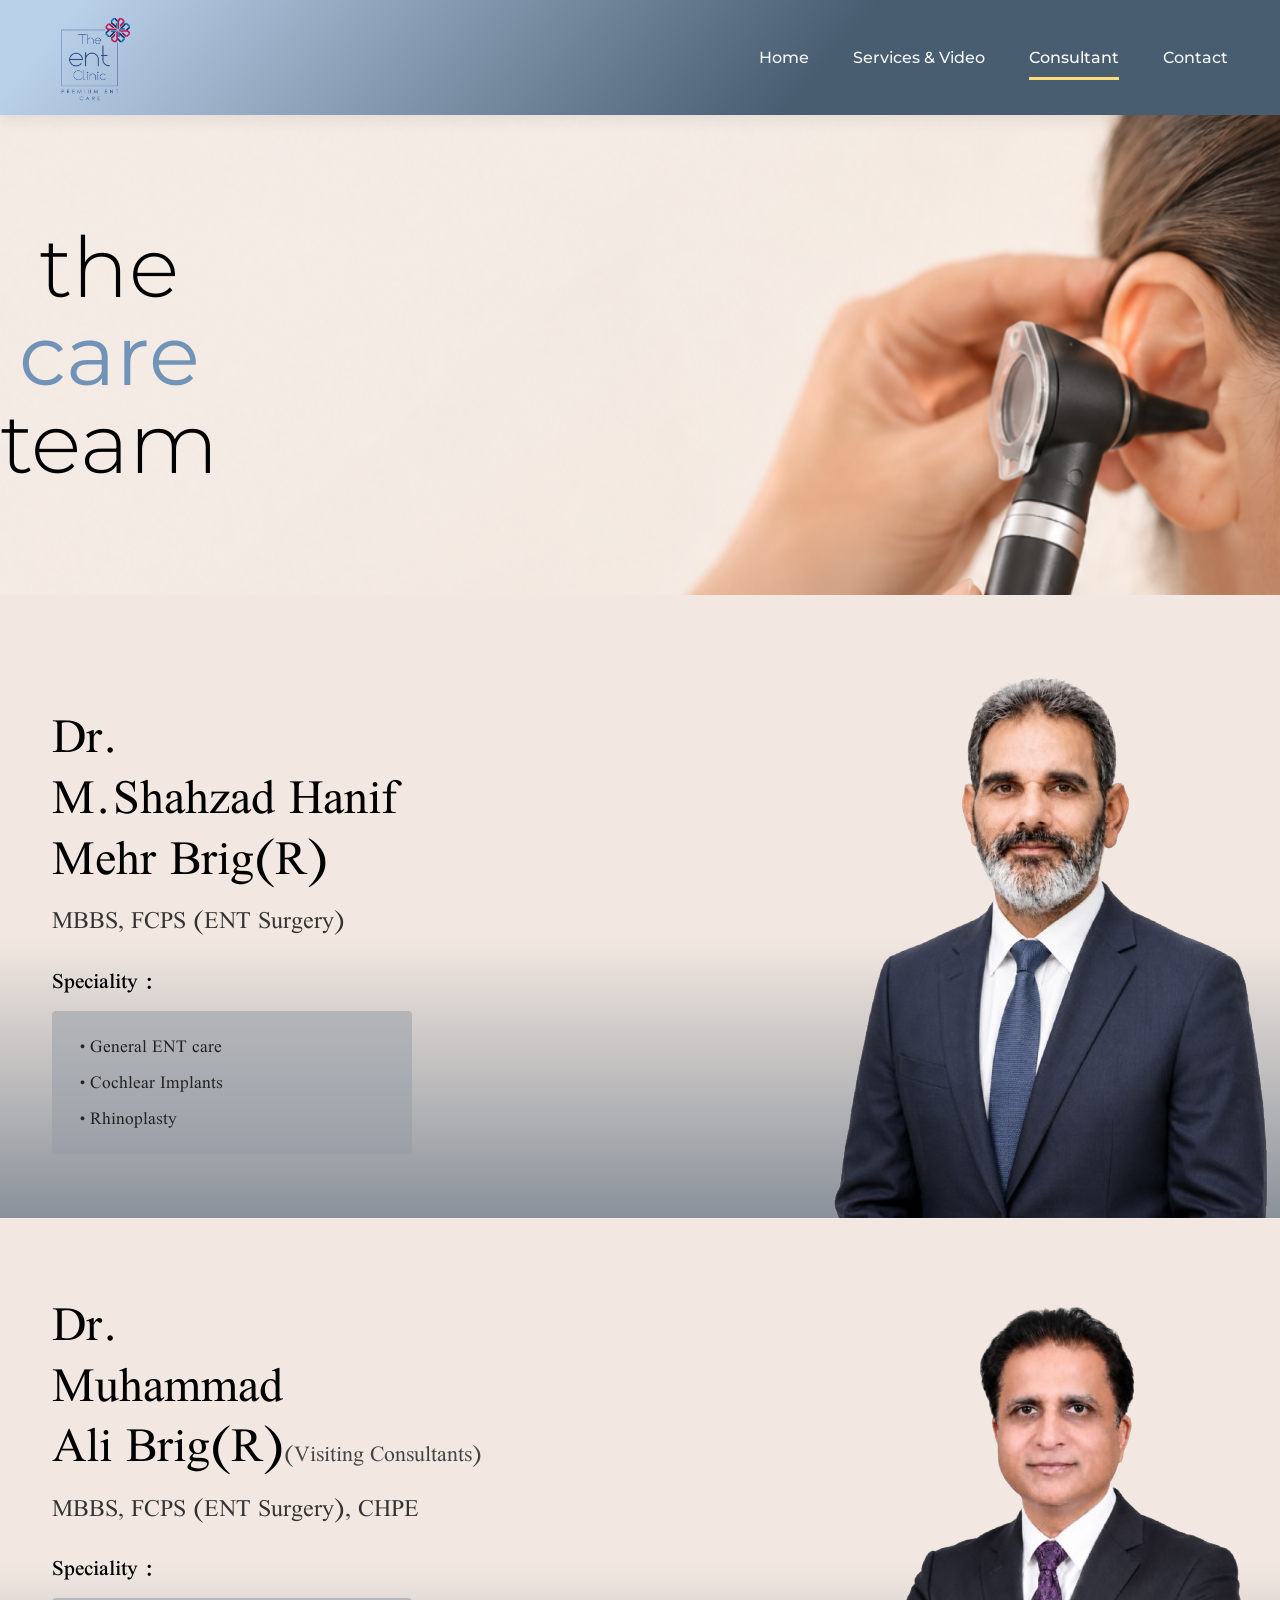
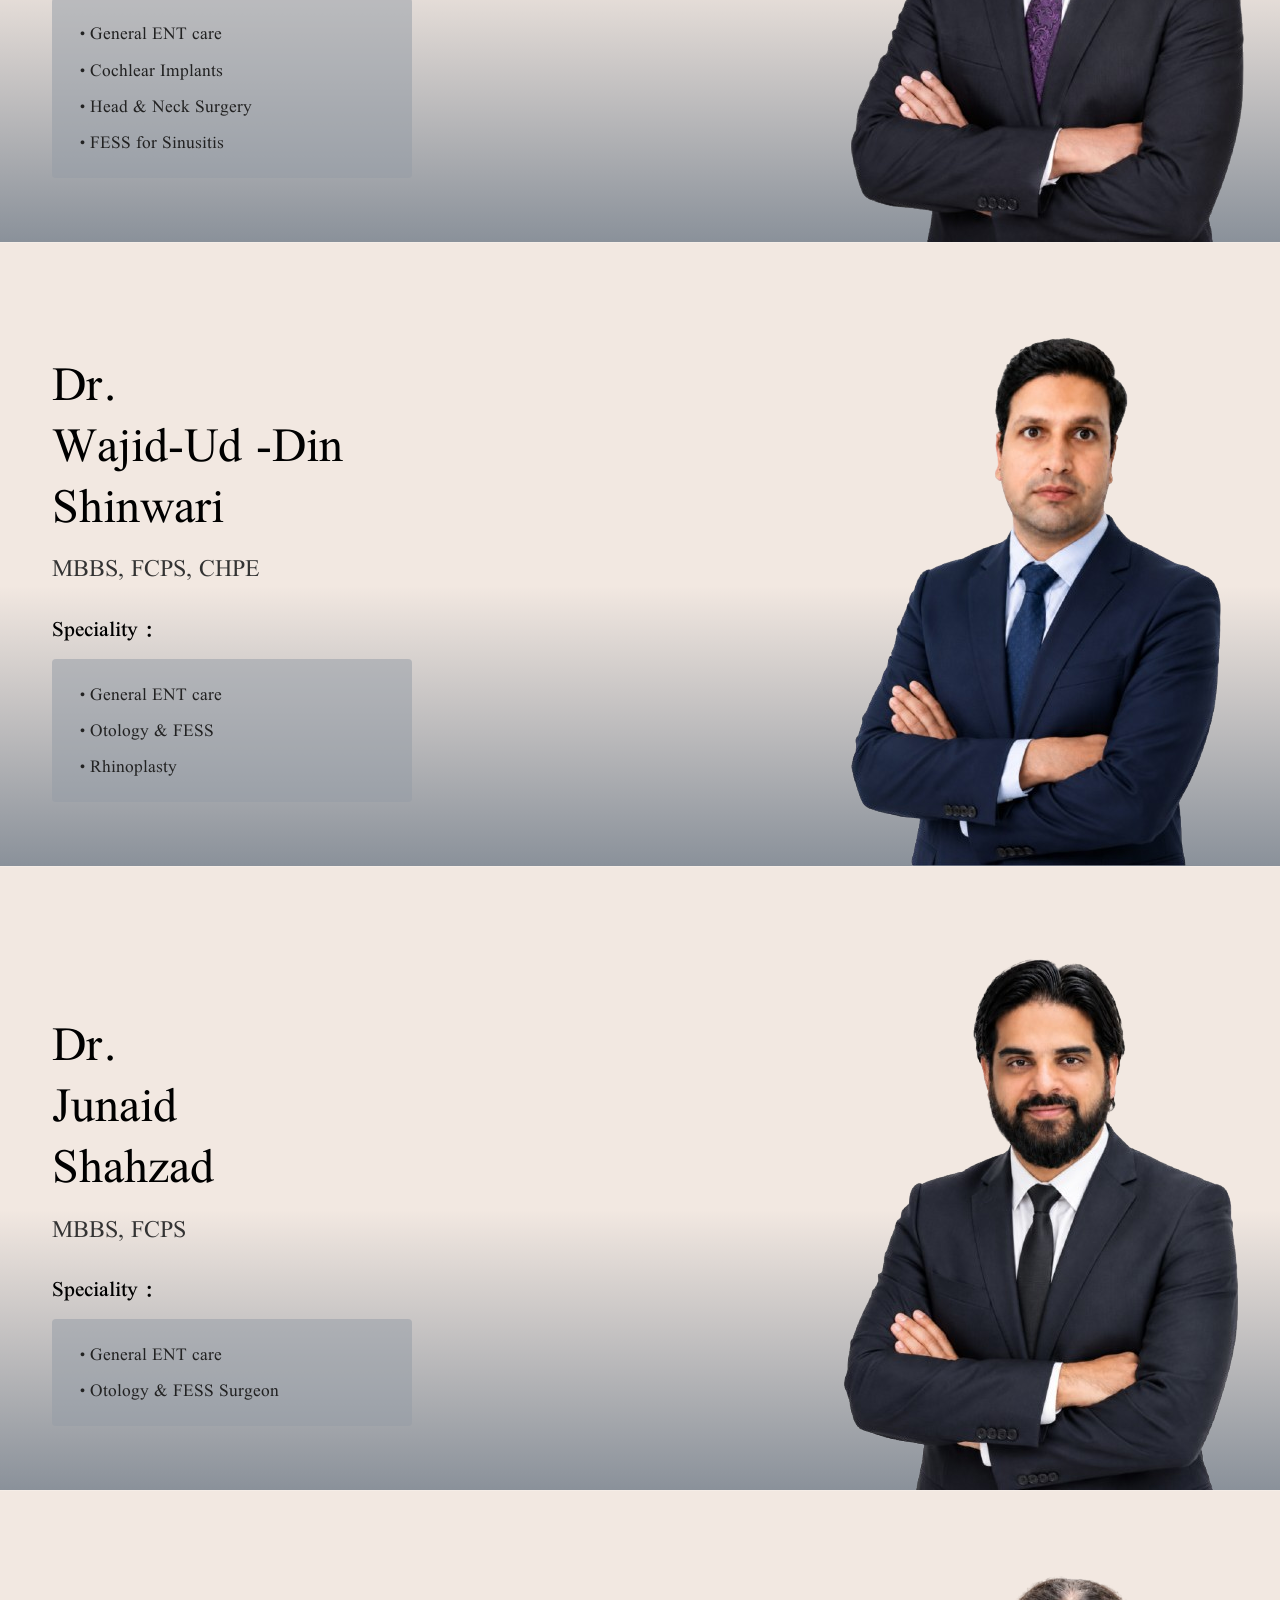
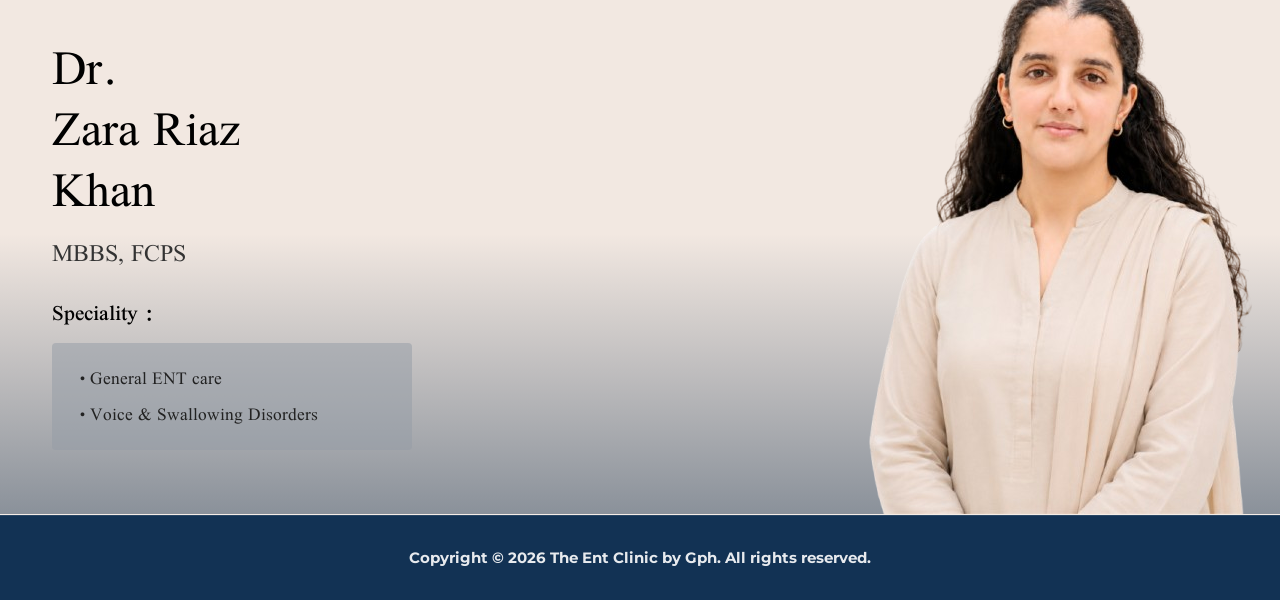
==== consultant.html @ 48d7376c "demo-version" ====
<!DOCTYPE html>
<html lang="en-US">
<head>
    <meta charset="UTF-8">
    <meta name="viewport" content="width=device-width, initial-scale=1.0">
    <title>Doctors – theentclinicbygph.com</title>
    <meta name="description" content="Meet our care team of distinguished retired military ENT surgeons and consultant specialists at The ENT Clinic.">
    
    <!-- Google Fonts: Montserrat & Scheherazade New (Exact Live Site Fonts) -->
    <link rel="preconnect" href="https://fonts.googleapis.com">
    <link rel="preconnect" href="https://fonts.gstatic.com" crossorigin>
    <link href="https://fonts.googleapis.com/css2?family=Montserrat:ital,wght@0,300;0,400;0,500;0,600;0,700;1,400&family=Scheherazade+New:wght@400;500;600;700&display=swap" rel="stylesheet">
    
    <!-- CSS Architecture -->
    <link rel="stylesheet" href="css/style.css">
    <link rel="stylesheet" href="css/components.css">
    <link rel="stylesheet" href="css/responsive.css">
    
    <!-- Favicon -->
    <link rel="icon" href="assets/images/cropped-h-1-32x32.png" sizes="32x32">
    <link rel="icon" href="assets/images/cropped-h-1-192x192.png" sizes="192x192">
    <link rel="apple-touch-icon" href="assets/images/cropped-h-1-180x180.png">
</head>
<body style="background-color: #F2E8E1;">

    <!-- Header Section (Exact Elementor Header Structure) -->
    <header data-elementor-type="header" data-elementor-id="22" class="elementor elementor-22 site-header">
        <section class="elementor-section elementor-top-section elementor-element elementor-element-0e55868 elementor-section-boxed">
            <div class="container">
                <div class="header-inner">
                    <div class="logo-container">
                        <a href="index.html">
                            <img src="assets/images/TheEntLogo.png" alt="The ENT Clinic Logo">
                        </a>
                    </div>
                    
                    <nav class="nav-menu" aria-label="Main Navigation">
                        <a href="index.html" class="nav-link">Home</a>
                        <a href="services.html" class="nav-link">Services &amp; Video</a>
                        <a href="consultant.html" class="nav-link active">Consultant</a>
                        <a href="contact.html" class="nav-link">Contact</a>
                    </nav>
                    
                    <button class="mobile-toggle" aria-label="Toggle mobile menu" aria-expanded="false">
                        <span></span>
                        <span></span>
                        <span></span>
                    </button>
                </div>
            </div>
        </section>
    </header>

    <!-- Mobile Navigation Drawer -->
    <div class="mobile-nav-drawer" aria-hidden="true">
        <a href="index.html" class="nav-link">Home</a>
        <a href="services.html" class="nav-link">Services &amp; Video</a>
        <a href="consultant.html" class="nav-link active">Consultant</a>
        <a href="contact.html" class="nav-link">Contact</a>
        <button class="btn-primary js-open-appointment-modal" style="margin-top: 1rem;">Book Appointment</button>
    </div>
    <div class="nav-overlay"></div>

    <main id="inner-body">
        <div data-elementor-type="wp-page" data-elementor-id="378" class="elementor elementor-378">
            
            <!-- Hero Banner: the care team (Screenshot 1 Exact Match) -->
            <section class="elementor-section elementor-top-section elementor-element elementor-element-037722b elementor-section-boxed" style="background-color: #F4EBE3; background-image: url('assets/images/Team-Care-bg-Image.png'); background-position: right center; background-repeat: no-repeat; background-size: cover; padding-top: 4.5rem; padding-bottom: 4.5rem; min-height: 480px; display: flex; align-items: center;">
               <div class="elementor-invisible animated fadeInDown" 
     data-settings='{"animation":"fadeInDown"}'
     style="text-align: center;">
    
    <h1 style="font-family: 'Montserrat', sans-serif; font-size: 5.25rem; font-weight: 300; line-height: 1.05; color: #000000; text-transform: lowercase; margin: 0;">
        the<br>
        <span style="color: #7193B8; font-weight: 400;">care</span><br>
        team
    </h1>

</div>
            </section>

            <!-- Doctor 1: Dr. M.Shahzad Hanif Mehr Brig(R) (Screenshot 2 Exact Match) -->
            <section class="elementor-section elementor-top-section elementor-element elementor-element-373da3c" style="background-image: linear-gradient(180deg, #F2E8E1 55%, #8A919A 100%); padding-top: 4rem; padding-bottom: 0px; position: relative; overflow: hidden; border-bottom: 1px solid rgba(255, 255, 255, 0.2);">
                <div class="container">
                    <div class="doctor-lead-grid" style="align-items: flex-end;">
                        <div class="doctor-info-col elementor-invisible animated fadeInLeft" data-settings='{"animation":"fadeInLeft"}' style="padding-bottom: 4rem;">
                            <h2 style="font-family: 'Scheherazade New', serif; font-size: 3.3rem; font-weight: 400; color: #000000; line-height: 1.15; margin-bottom: 0.75rem;">
                                Dr.<br>
                                M.Shahzad Hanif<br>
                                Mehr Brig(R)
                            </h2>
                            <p style="font-family: 'Scheherazade New', serif; font-size: 1.65rem; font-weight: 300; color: #333333; margin-bottom: 1.25rem;">
                                MBBS, FCPS (ENT Surgery)
                            </p>
                            <p style="font-family: 'Scheherazade New', serif; font-size: 1.45rem; font-weight: 500; color: #000000; margin-bottom: 0.75rem;">
                                Speciality :
                            </p>
                            
                            <div style="background-color: rgba(150, 157, 167, 0.53); padding: 1.25rem 1.75rem; max-width: 360px; border-radius: 4px;">
                                <ul style="font-family: 'Scheherazade New', serif; font-size: 1.2rem; color: #222222; line-height: 1.6;">
                                    <li style="margin-bottom: 0.35rem;">&bull; General ENT care</li>
                                    <li style="margin-bottom: 0.35rem;">&bull; Cochlear Implants</li>
                                    <li>&bull; Rhinoplasty</li>
                                </ul>
                            </div>
                        </div>

                        <div class="doctor-img-col elementor-invisible animated fadeInRight" data-settings='{"animation":"fadeInRight"}' style="display: flex; justify-content: flex-end; align-items: flex-end;">
                            <img src="assets/images/M_Hanif_Shahzad-removebg-preview.png" alt="Dr. M.Shahzad Hanif Mehr Brig(R)" style="max-height: 580px; width: auto; max-width: 100%; display: block; object-fit: contain; margin-bottom: 0;">
                        </div>
                    </div>
                </div>
            </section>

            <!-- Doctor 2: Dr. Muhammad Ali Brig(R) (Screenshot 3 Exact Match) -->
            <section class="elementor-section elementor-top-section elementor-element elementor-element-df585ef" style="background-image: linear-gradient(180deg, #F2E8E1 55%, #8A919A 100%); padding-top: 4rem; padding-bottom: 0px; position: relative; overflow: hidden; border-bottom: 1px solid rgba(255, 255, 255, 0.2);">
                <div class="container">
                    <div class="doctor-lead-grid" style="align-items: flex-end;">
                        <div class="doctor-info-col elementor-invisible animated fadeInLeft" data-settings='{"animation":"fadeInLeft"}' style="padding-bottom: 4rem;">
                            <h2 style="font-family: 'Scheherazade New', serif; font-size: 3.3rem; font-weight: 400; color: #000000; line-height: 1.15; margin-bottom: 0.75rem;">
                                Dr.<br>
                                Muhammad<br>
                                Ali Brig(R)<span style="font-size: 1.5rem; font-weight: 300; color: #444444;">(Visiting Consultants)</span>
                            </h2>
                            <p style="font-family: 'Scheherazade New', serif; font-size: 1.65rem; font-weight: 300; color: #333333; margin-bottom: 1.25rem;">
                                MBBS, FCPS (ENT Surgery), CHPE
                            </p>
                            <p style="font-family: 'Scheherazade New', serif; font-size: 1.45rem; font-weight: 500; color: #000000; margin-bottom: 0.75rem;">
                                Speciality :
                            </p>
                            
                            <div style="background-color: rgba(150, 157, 167, 0.53); padding: 1.25rem 1.75rem; max-width: 360px; border-radius: 4px;">
                                <ul style="font-family: 'Scheherazade New', serif; font-size: 1.2rem; color: #222222; line-height: 1.6;">
                                    <li style="margin-bottom: 0.35rem;">&bull; General ENT care</li>
                                    <li style="margin-bottom: 0.35rem;">&bull; Cochlear Implants</li>
                                    <li style="margin-bottom: 0.35rem;">&bull; Head &amp; Neck Surgery</li>
                                    <li>&bull; FESS for Sinusitis</li>
                                </ul>
                            </div>
                        </div>

                        <div class="doctor-img-col elementor-invisible animated fadeInRight" data-settings='{"animation":"fadeInRight"}' style="display: flex; justify-content: flex-end; align-items: flex-end;">
                            <img src="assets/images/Dr_Muhammad_Ali-removebg-preview.png" alt="Professor. Brig.(R) Dr. M. Ali" style="max-height: 580px; width: auto; max-width: 100%; display: block; object-fit: contain; margin-bottom: 0;">
                        </div>
                    </div>
                </div>
            </section>

            <!-- Doctor 3: Dr. Wajid-Ud -Din Shinwari -->
            <section class="elementor-section elementor-top-section elementor-element elementor-element-1796311" style="background-image: linear-gradient(180deg, #F2E8E1 55%, #8A919A 100%); padding-top: 4rem; padding-bottom: 0px; position: relative; overflow: hidden; border-bottom: 1px solid rgba(255, 255, 255, 0.2);">
                <div class="container">
                    <div class="doctor-lead-grid" style="align-items: flex-end;">
                        <div class="doctor-info-col elementor-invisible animated fadeInLeft" data-settings='{"animation":"fadeInLeft"}' style="padding-bottom: 4rem;">
                            <h2 style="font-family: 'Scheherazade New', serif; font-size: 3.3rem; font-weight: 400; color: #000000; line-height: 1.15; margin-bottom: 0.75rem;">
                                Dr.<br>
                                Wajid-Ud -Din<br>
                                Shinwari
                            </h2>
                            <p style="font-family: 'Scheherazade New', serif; font-size: 1.65rem; font-weight: 300; color: #333333; margin-bottom: 1.25rem;">
                                MBBS, FCPS, CHPE
                            </p>
                            <p style="font-family: 'Scheherazade New', serif; font-size: 1.45rem; font-weight: 500; color: #000000; margin-bottom: 0.75rem;">
                                Speciality :
                            </p>
                            
                            <div style="background-color: rgba(150, 157, 167, 0.53); padding: 1.25rem 1.75rem; max-width: 360px; border-radius: 4px;">
                                <ul style="font-family: 'Scheherazade New', serif; font-size: 1.2rem; color: #222222; line-height: 1.6;">
                                    <li style="margin-bottom: 0.35rem;">&bull; General ENT care</li>
                                    <li style="margin-bottom: 0.35rem;">&bull; Otology &amp; FESS</li>
                                    <li>&bull; Rhinoplasty</li>
                                </ul>
                            </div>
                        </div>

                        <div class="doctor-img-col elementor-invisible animated fadeInRight" data-settings='{"animation":"fadeInRight"}' style="display: flex; justify-content: flex-end; align-items: flex-end;">
                            <img src="assets/images/Dr_Wajid_ud_Din_Shinwari-removebg-preview.png" alt="Dr. Wajid-Ud -Din Shinwari" style="max-height: 580px; width: auto; max-width: 100%; display: block; object-fit: contain; margin-bottom: 0;">
                        </div>
                    </div>
                </div>
            </section>

            <!-- Doctor 4: Dr. Junaid Shahzad -->
            <section class="elementor-section elementor-top-section elementor-element elementor-element-a6fcd7d" style="background-image: linear-gradient(180deg, #F2E8E1 55%, #8A919A 100%); padding-top: 4rem; padding-bottom: 0px; position: relative; overflow: hidden; border-bottom: 1px solid rgba(255, 255, 255, 0.2);">
                <div class="container">
                    <div class="doctor-lead-grid" style="align-items: flex-end;">
                        <div class="doctor-info-col elementor-invisible animated fadeInLeft" data-settings='{"animation":"fadeInLeft"}' style="padding-bottom: 4rem;">
                            <h2 style="font-family: 'Scheherazade New', serif; font-size: 3.3rem; font-weight: 400; color: #000000; line-height: 1.15; margin-bottom: 0.75rem;">
                                Dr.<br>
                                Junaid<br>
                                Shahzad
                            </h2>
                            <p style="font-family: 'Scheherazade New', serif; font-size: 1.65rem; font-weight: 300; color: #333333; margin-bottom: 1.25rem;">
                                MBBS, FCPS
                            </p>
                            <p style="font-family: 'Scheherazade New', serif; font-size: 1.45rem; font-weight: 500; color: #000000; margin-bottom: 0.75rem;">
                                Speciality :
                            </p>
                            
                            <div style="background-color: rgba(150, 157, 167, 0.53); padding: 1.25rem 1.75rem; max-width: 360px; border-radius: 4px;">
                                <ul style="font-family: 'Scheherazade New', serif; font-size: 1.2rem; color: #222222; line-height: 1.6;">
                                    <li style="margin-bottom: 0.35rem;">&bull; General ENT care</li>
                                    <li>&bull; Otology &amp; FESS Surgeon</li>
                                </ul>
                            </div>
                        </div>

                        <div class="doctor-img-col elementor-invisible animated fadeInRight" data-settings='{"animation":"fadeInRight"}' style="display: flex; justify-content: flex-end; align-items: flex-end;">
                            <img src="assets/images/Dr_Junaid_Shahzad-removebg-preview.png" alt="Dr. Junaid Shahzad" style="max-height: 580px; width: auto; max-width: 100%; display: block; object-fit: contain; margin-bottom: 0;">
                        </div>
                    </div>
                </div>
            </section>

            <!-- Doctor 5: Dr. Zara Riaz Khan -->
            <section class="elementor-section elementor-top-section elementor-element elementor-element-b76daf7" style="background-image: linear-gradient(180deg, #F2E8E1 55%, #8A919A 100%); padding-top: 4rem; padding-bottom: 0px; position: relative; overflow: hidden; border-bottom: 1px solid rgba(255, 255, 255, 0.2);">
                <div class="container">
                    <div class="doctor-lead-grid" style="align-items: flex-end;">
                        <div class="doctor-info-col elementor-invisible animated fadeInLeft" data-settings='{"animation":"fadeInLeft"}' style="padding-bottom: 4rem;">
                            <h2 style="font-family: 'Scheherazade New', serif; font-size: 3.3rem; font-weight: 400; color: #000000; line-height: 1.15; margin-bottom: 0.75rem;">
                                Dr.<br>
                                Zara Riaz<br>
                                Khan
                            </h2>
                            <p style="font-family: 'Scheherazade New', serif; font-size: 1.65rem; font-weight: 300; color: #333333; margin-bottom: 1.25rem;">
                                MBBS, FCPS
                            </p>
                            <p style="font-family: 'Scheherazade New', serif; font-size: 1.45rem; font-weight: 500; color: #000000; margin-bottom: 0.75rem;">
                                Speciality :
                            </p>
                            
                            <div style="background-color: rgba(150, 157, 167, 0.53); padding: 1.25rem 1.75rem; max-width: 360px; border-radius: 4px;">
                                <ul style="font-family: 'Scheherazade New', serif; font-size: 1.2rem; color: #222222; line-height: 1.6;">
                                    <li style="margin-bottom: 0.35rem;">&bull; General ENT care</li>
                                    <li>&bull; Voice &amp; Swallowing Disorders</li>
                                </ul>
                            </div>
                        </div>

                        <div class="doctor-img-col elementor-invisible animated fadeInRight" data-settings='{"animation":"fadeInRight"}' style="display: flex; justify-content: flex-end; align-items: flex-end;">
                            <img src="assets/images/Dr_Zara_zahid-removebg-preview.png" alt="Dr. Zara Riaz Khan" style="max-height: 580px; width: auto; max-width: 100%; display: block; object-fit: contain; margin-bottom: 0;">
                        </div>
                    </div>
                </div>
            </section>

        </div>
    </main>

    <!-- Appointment Booking Modal Popup -->
    <div id="appointmentModal" class="modal-wrapper" aria-hidden="true" role="dialog" aria-labelledby="modalTitle">
        <div class="modal-content">
            <button class="modal-close-btn js-close-modal" aria-label="Close modal">&times;</button>
            <h2 id="modalTitle" style="font-size: 1.75rem; color: var(--primary-navy); margin-bottom: 0.5rem; text-align: center;">Book Your Appointment</h2>
            <p style="text-align: center; color: var(--text-secondary); margin-bottom: 1.5rem; font-size: 0.95rem;">
                Select your preferred consultant and time. Our team will contact you to confirm.
            </p>
            
            <form id="appointmentForm">
                <div class="form-group">
                    <label for="modalFullName" class="form-label">Full Name *</label>
                    <input type="text" id="modalFullName" class="form-control" placeholder="Your Name" required>
                </div>
                
                <div class="form-group">
                    <label for="modalPhone" class="form-label">Phone Number *</label>
                    <input type="tel" id="modalPhone" class="form-control" placeholder="Your Phone Number" required>
                </div>
                
                <div class="form-group">
                    <label for="modalDoctor" class="form-label">Preferred Doctor</label>
                    <select id="modalDoctor" class="form-control">
                        <option value="">Select Doctor</option>
                        <option value="Dr. M. Shahzad Hanif Mehr Brig(R)">Dr. M. Shahzad Hanif Mehr Brig(R)</option>
                        <option value="Wajih-ud-din Shinwari">Wajih-ud-din Shinwari</option>
                        <option value="Dr. Junaid Shahzad">Dr. Junaid Shahzad</option>
                        <option value="Dr. Zara Riaz Khan">Dr. Zara Riaz Khan</option>
                        <option value="Dr. Muhammad Ali Brig(R)">Dr. Muhammad Ali Brig(R)</option>
                    </select>
                </div>
                
                <div class="form-group">
                    <label for="modalDate" class="form-label">Preferred Date *</label>
                    <input type="date" id="modalDate" class="form-control" required>
                </div>
                
                <button type="submit" class="btn-primary" style="width: 100%; margin-top: 1rem;">MAKE APPOINTMENT</button>
            </form>
        </div>
    </div>

    <!-- Footer Section -->
    <footer class="site-footer">
        <div class="container text-center">
            <h2 class="elementor-heading-title footer-copyright">Copyright &copy; 2026 The Ent Clinic by Gph. All rights reserved.</h2>
        </div>
    </footer>

    <!-- JavaScript Architecture -->
    <script src="js/navigation.js"></script>
    <script src="js/main.js"></script>
    <script src="js/animations.js"></script>
</body>
</html>
---- css/style.css ----
/* ==========================================================================
   THE ENT CLINIC - BASE STYLESHEET (style.css)
   Contains core resets, typography tokens, layout containers, and entrance keyframes.
   ========================================================================== */

/* --------------------------------------------------------------------------
   1. CSS Custom Properties / Design Tokens (Extracted from Live Site CSS)
   -------------------------------------------------------------------------- */
:root {
  /* Colors */
  --primary-navy: #123254;
  --secondary-slate: #465F78;
  --header-bg: #485D70;
  --text-dark: #123254;
  --text-secondary: #465F78;
  --bg-light: #f8fafc;
  --bg-white: #ffffff;
  --bg-alt: #f1f5f9;
  --border-color: #e2e8f0;
  
  /* Accent Colors & Gradients */
  --yellow-gold-light: #FFDC7A;
  --yellow-gold-dark: #EBB637;
  --yellow-gradient: linear-gradient(135deg, #FFDC7A 0%, #EBB637 100%);
  --blue-card-gradient: linear-gradient(135deg, #465F78 0%, #123254 100%);
  --accent-btn-gradient: linear-gradient(135deg, #3a5068 0%, #123254 100%);
  --slate-translucent: rgba(70, 95, 120, 0.92);

  /* Container & Grid Limits */
  --container-max: 1240px;

  /* Typography */
  --font-body: 'Montserrat', -apple-system, BlinkMacSystemFont, 'Segoe UI', Roboto, sans-serif;
  --font-heading: 'Montserrat', sans-serif;

  /* Transitions */
  --transition-fast: 0.2s ease;
  --transition-normal: 0.3s ease;
  --transition-slow: 0.5s ease;

  /* Shadows */
  --shadow-sm: 0 2px 8px rgba(18, 50, 84, 0.08);
  --shadow-md: 0 6px 18px rgba(18, 50, 84, 0.12);
  --shadow-lg: 0 12px 30px rgba(18, 50, 84, 0.18);
  --shadow-yellow: 0 8px 24px rgba(235, 182, 55, 0.35);

  /* Radius */
  --radius-sm: 4px;
  --radius-md: 8px;
  --radius-lg: 12px;
}

/* --------------------------------------------------------------------------
   2. Reset & General Styles
   -------------------------------------------------------------------------- */
*, *::before, *::after {
  box-sizing: border-box;
  margin: 0;
  padding: 0;
}

html {
  scroll-behavior: smooth;
  font-size: 16px;
  -webkit-text-size-adjust: 100%;
}

body {
  font-family: var(--font-body);
  color: var(--text-dark);
  background-color: var(--bg-white);
  line-height: 1.6;
  overflow-x: hidden;
  -webkit-font-smoothing: antialiased;
}

img {
  max-width: 100%;
  height: auto;
  display: block;
}

a {
  color: inherit;
  text-decoration: none;
  transition: color var(--transition-fast);
}

ul, ol {
  list-style: none;
}

h1, h2, h3, h4, h5, h6 {
  font-family: var(--font-heading);
  color: var(--primary-navy);
  line-height: 1.3;
  font-weight: 700;
}

p {
  margin-bottom: 1rem;
}
.hero-title {
    font-size: 20px !important;
   
}

p:last-child {
  margin-bottom: 0;
}

.container {
  width: 100%;
  max-width: var(--container-max);
  margin-left: auto;
  margin-right: auto;
  padding-left: 2rem;
  padding-right: 2rem;
}

.section-padding {
  padding-top: 3.5rem;
  padding-bottom: 3.5rem;
}

.text-center { text-align: center; }
.text-left { text-align: left; }
.text-right { text-align: right; }

/* --------------------------------------------------------------------------
   3. Entrance Keyframe Animations (100% Exact Elementor / Animate.css Specs)
   -------------------------------------------------------------------------- */
.elementor-invisible {
  opacity: 0;
  visibility: hidden;
}

.animated {
  animation-duration: 1.25s;
  animation-fill-mode: both;
  animation-timing-function: ease;
}

.animated-slow {
  animation-duration: 1.8s;
  animation-fill-mode: both;
  animation-timing-function: ease;
}

.elementor-animated,
.is-animated {
  opacity: 1 !important;
  visibility: visible !important;
}

/* Scroll Zoom-In Animation for Images & Doctor Lead Cards */
.doctor-lead-img img,
.collaboration-img img,
.hero-image img,
.doctor-img-col img {
  transition: transform 0.85s cubic-bezier(0.25, 1, 0.5, 1), opacity 0.85s cubic-bezier(0.25, 1, 0.5, 1);
  will-change: transform, opacity;
}

.elementor-invisible .doctor-lead-img img,
.elementor-invisible .collaboration-img img,
.elementor-invisible .hero-image img,
.elementor-invisible .doctor-img-col img {
  transform: scale(0.85);
  opacity: 0;
}

.elementor-animated .doctor-lead-img img,
.elementor-animated .collaboration-img img,
.elementor-animated .hero-image img,
.elementor-animated .doctor-img-col img,
.is-animated .doctor-lead-img img,
.is-animated .collaboration-img img,
.is-animated .hero-image img,
.is-animated .doctor-img-col img {
  transform: scale(1);
  opacity: 1;
}

.doctor-lead-img img:hover,
.collaboration-img img:hover {
  transform: scale(1.03);
}

/* 100% Exact Original Elementor fadeInDown Keyframe */
@keyframes fadeInDown {
  0% {
    opacity: 0;
    transform: translate3d(0, -100%, 0);
  }
  100% {
    opacity: 1;
    transform: translate3d(0, 0, 0);
  }
}

.fadeInDown.elementor-animated,
.fadeInDown.is-animated {
  animation-name: fadeInDown;
}

/* 100% Exact Original Elementor fadeInUp Keyframe */
@keyframes fadeInUp {
  0% {
    opacity: 0;
    transform: translate3d(0, 100%, 0);
  }
  100% {
    opacity: 1;
    transform: translate3d(0, 0, 0);
  }
}

.fadeInUp.elementor-animated,
.fadeInUp.is-animated {
  animation-name: fadeInUp;
}

/* 100% Exact Original Elementor fadeInLeft Keyframe */
@keyframes fadeInLeft {
  0% {
    opacity: 0;
    transform: translate3d(-100%, 0, 0);
  }
  100% {
    opacity: 1;
    transform: translate3d(0, 0, 0);
  }
}

.fadeInLeft.elementor-animated,
.fadeInLeft.is-animated {
  animation-name: fadeInLeft;
}

/* 100% Exact Original Elementor fadeInRight Keyframe */
@keyframes fadeInRight {
  0% {
    opacity: 0;
    transform: translate3d(100%, 0, 0);
  }
  100% {
    opacity: 1;
    transform: translate3d(0, 0, 0);
  }
}

.fadeInRight.elementor-animated,
.fadeInRight.is-animated {
  animation-name: fadeInRight;
}

/* 100% Exact Original Elementor slideInRight Keyframe */
@keyframes slideInRight {
  0% {
    transform: translate3d(100%, 0, 0);
    visibility: visible;
  }
  100% {
    transform: translate3d(0, 0, 0);
  }
}

.slideInRight.elementor-animated,
.slideInRight.is-animated {
  animation-name: slideInRight;
}

/* 100% Exact Original Elementor slideInUp Keyframe */
@keyframes slideInUp {
  0% {
    transform: translate3d(0, 100%, 0);
    visibility: visible;
  }
  100% {
    transform: translate3d(0, 0, 0);
  }
}

.slideInUp.elementor-animated,
.slideInUp.is-animated {
  animation-name: slideInUp;
}
---- css/components.css ----
/* ==========================================================================
   THE ENT CLINIC - COMPONENTS STYLESHEET (components.css)
   Exact original component styling for Header, Navigation, Cards, Team List, Forms, Footer.
   ========================================================================== */

/* --------------------------------------------------------------------------
   1. Site Header & Navigation (NOT Sticky, Exact Gradient linear-gradient(130deg, #B9D0E9 6%, #485D70 64%))
   -------------------------------------------------------------------------- */
.site-header {
  position: relative;
  width: 100%;
  z-index: 1000;
  background-image: linear-gradient(130deg, #B9D0E9 6%, #485D70 64%);
  box-shadow: 0 4px 15px rgba(0, 0, 0, 0.08);
}

.header-inner {
  display: flex;
  align-items: center;
  justify-content: space-between;
  height: 115px;
  padding: 12px 0;
}

.logo-container {
  display: flex;
  align-items: center;
}

.logo-container img {
  height: 96px;
  width: auto;
  object-fit: contain;
}

.nav-menu {
  display: flex;
  align-items: center;
  gap: 2.75rem;
}

.nav-link {
  font-family: var(--font-heading);
  font-size: 16px;
  font-weight: 500;
  color: #ffffff;
  padding: 0.5rem 0;
  position: relative;
  opacity: 0.95;
  transition: opacity var(--transition-fast);
}

.nav-link:hover,
.nav-link.active {
  opacity: 1;
  color: #ffffff;
}

.nav-link::after {
  content: '';
  position: absolute;
  bottom: -2px;
  left: 0;
  width: 0;
  height: 3px;
  background-color: var(--yellow-gold-light);
  transition: width var(--transition-normal);
}

.nav-link:hover::after,
.nav-link.active::after {
  width: 100%;
}

/* --------------------------------------------------------------------------
   2. Layout Grids (CSS classes - NO inline style overrides!)
   -------------------------------------------------------------------------- */
.hero-top-row {
  display: grid;
  grid-template-columns: 54% 46%;
  gap: 2rem;
  align-items: flex-start;
}

.doctor-lead-grid {
  display: grid;
  grid-template-columns: 45% 55%;
  gap: 3rem;
  align-items: flex-start;
}

.collaboration-grid {
  display: grid;
  grid-template-columns: 1fr 1fr;
  gap: 3rem;
  align-items: flex-start;
}

.expertise-grid {
  display: grid;
  grid-template-columns: 1fr 1fr;
  gap: 3rem;
  align-items: flex-start;
}

.grid-2-col {
  display: grid;
  grid-template-columns: 1fr 1fr;
  gap: 2.5rem;
}

.grid-3-col {
  display: grid;
  grid-template-columns: repeat(3, 1fr);
  gap: 2rem;
}

.grid-4-col {
  display: grid;
  grid-template-columns: repeat(4, 1fr);
  gap: 1.5rem;
}

.hero-title {
  font-family: var(--font-heading);
  font-size: 3.5rem;
  font-weight: 700;
  line-height: 1.2;
  color: var(--primary-navy);
}

/* Mobile Toggle Hamburger */
.mobile-toggle {
  display: none;
  flex-direction: column;
  justify-content: space-between;
  width: 30px;
  height: 20px;
  background: transparent;
  border: none;
  cursor: pointer;
  z-index: 1001;
  padding: 0;
}

.mobile-toggle span {
  width: 100%;
  height: 3px;
  background-color: #ffffff;
  border-radius: 4px;
  transition: all var(--transition-normal);
}

.mobile-toggle.is-active span:nth-child(1) {
  transform: translateY(8.5px) rotate(45deg);
}

.mobile-toggle.is-active span:nth-child(2) {
  opacity: 0;
}

.mobile-toggle.is-active span:nth-child(3) {
  transform: translateY(-8.5px) rotate(-45deg);
}

.mobile-nav-drawer {
  position: fixed;
  top: 0;
  right: -100%;
  width: 280px;
  max-width: 80vw;
  height: 100vh;
  background-color: #5A6F83;
  z-index: 999;
  padding: 6rem 2rem 2rem;
  display: flex;
  flex-direction: column;
  gap: 1.5rem;
  box-shadow: -5px 0 25px rgba(0, 0, 0, 0.4);
  transition: right var(--transition-normal);
}

.mobile-nav-drawer.is-open {
  right: 0;
}

.mobile-nav-drawer .nav-link {
  font-size: 1.15rem;
  border-bottom: 1px solid rgba(255, 255, 255, 0.15);
  padding-bottom: 0.85rem;
}

.nav-overlay {
  position: fixed;
  top: 0;
  left: 0;
  width: 100vw;
  height: 100vh;
  background: rgba(0, 0, 0, 0.5);
  z-index: 998;
  opacity: 0;
  visibility: hidden;
  transition: all var(--transition-normal);
}

.nav-overlay.is-open {
  opacity: 1;
  visibility: visible;
}

/* --------------------------------------------------------------------------
   3. Buttons
   -------------------------------------------------------------------------- */
.btn-primary,
.elementor-button {
  display: inline-flex;
  align-items: center;
  justify-content: center;
  padding: 0.85rem 2.25rem;
  font-family: var(--font-heading);
  font-size: 1.05rem;
  font-weight: 600;
  color: #ffffff;
  background-image: var(--accent-btn-gradient);
  border: none;
  border-radius: var(--radius-sm);
  cursor: pointer;
  transition: all var(--transition-normal);
  box-shadow: var(--shadow-sm);
}

.btn-primary:hover,
.elementor-button:hover {
  transform: translateY(-2px);
  box-shadow: var(--shadow-md);
  opacity: 0.95;
}

/* --------------------------------------------------------------------------
   4. Yellow & Blue Highlight Cards (Floating Offset Cards)
   -------------------------------------------------------------------------- */
.highlight-card--yellow,
.yellow-card {
  background: var(--yellow-gradient);
  color: var(--primary-navy);
  padding: 2.25rem 2.5rem;
  box-shadow: var(--shadow-yellow);
  position: relative;
  z-index: 10;
  transition: transform var(--transition-normal);
}

.highlight-card--yellow h2,
.highlight-card--yellow h3,
.yellow-card h2,
.yellow-card h3 {
  font-family: var(--font-heading);
  color: var(--primary-navy);
  font-size: 1.9rem;
  font-weight: 700;
  line-height: 1.3;
  margin-bottom: 0.4rem;
}

.highlight-card--yellow p,
.yellow-card p {
  font-family: var(--font-heading);
  font-size: 1.1rem;
  font-weight: 500;
  color: var(--primary-navy);
  margin-bottom: 0.25rem;
}

/* Blue Summary Card */
.highlight-card--blue,
.blue-card {
  background: var(--blue-card-gradient);
  color: #ffffff;
  padding: 2.5rem;
  box-shadow: var(--shadow-lg);
  position: relative;
  z-index: 9;
}

.highlight-card--blue h2,
.highlight-card--blue h3,
.blue-card h2,
.blue-card h3 {
  font-family: var(--font-heading);
  color: #ffffff;
  font-size: 1.85rem;
  font-weight: 700;
  line-height: 1.3;
  margin-bottom: 1.25rem;
}

.highlight-card--blue p,
.blue-card p {
  font-family: var(--font-heading);
  color: rgba(255, 255, 255, 0.95);
  font-size: 1.05rem;
  margin-bottom: 1rem;
}

.icon-bullet-list {
  margin: 1.5rem 0;
}

.icon-bullet-list li {
  display: flex;
  align-items: flex-start;
  gap: 0.85rem;
  margin-bottom: 1rem;
  color: #ffffff;
  font-size: 1rem;
}

.icon-bullet-list .bullet-icon {
  width: 10px;
  height: 10px;
  background-color: #ffffff;
  border-radius: 50%;
  margin-top: 7px;
  flex-shrink: 0;
}

/* --------------------------------------------------------------------------
   5. Team List Card Container (100% Exact Match with Screenshots 7 & 8)
   -------------------------------------------------------------------------- */
.team-slate-card {
  background-color: var(--slate-translucent);
  backdrop-filter: blur(8px);
  border-radius: 0px;
  padding: 2.5rem 2rem;
  width: 100%;
  max-width: 580px;
  margin: 0 auto;
  box-shadow: var(--shadow-lg);
}

.team-slate-title {
  color: #ffffff;
  font-size: 2rem;
  font-weight: 700;
  text-align: center;
  margin-bottom: 2rem;
}

.team-slate-list {
  display: flex;
  flex-direction: column;
  gap: 1.25rem;
}

.team-slate-item {
  display: flex;
  align-items: flex-start;
  gap: 1.25rem;
  padding-bottom: 1.25rem;
  border-bottom: 1px solid rgba(255, 255, 255, 0.12);
}

.team-slate-item:last-child {
  border-bottom: none;
  padding-bottom: 0;
}

.team-slate-thumb {
  width: 65px;
  height: 65px;
  border-radius: 8px;
  overflow: hidden;
  flex-shrink: 0;
  background-color: #ffffff;
}

.team-slate-thumb img {
  width: 100%;
  height: 100%;
  object-fit: cover;
}

.team-slate-info {
  color: #ffffff;
}

.team-slate-name {
  font-size: 1.15rem;
  font-weight: 700;
  color: #ffffff;
  margin-bottom: 0.25rem;
}

.team-slate-qual {
  font-size: 0.85rem;
  color: rgba(255, 255, 255, 0.85);
  font-weight: 500;
  line-height: 1.35;
  margin-bottom: 0.2rem;
}

.team-slate-spec {
  font-size: 0.85rem;
  color: rgba(255, 255, 255, 0.75);
  line-height: 1.35;
}

/* Doctor Grid for Consultant Subpage */
.doctor-card {
  background-color: var(--bg-white);
  border-radius: var(--radius-md);
  overflow: hidden;
  box-shadow: var(--shadow-md);
  transition: all var(--transition-normal);
  display: flex;
  flex-direction: column;
  border: 1px solid var(--border-color);
}

.doctor-card:hover {
  transform: translateY(-6px);
  box-shadow: var(--shadow-lg);
}

.doctor-card-img {
  width: 100%;
  height: 280px;
  background-color: #eef3f8;
  display: flex;
  align-items: flex-end;
  justify-content: center;
  overflow: hidden;
}

.doctor-card-img img {
  height: 100%;
  width: auto;
  object-fit: cover;
}

.doctor-card-body {
  padding: 1.5rem;
  flex-grow: 1;
  display: flex;
  flex-direction: column;
}

.doctor-card-name {
  font-size: 1.25rem;
  color: var(--primary-navy);
  margin-bottom: 0.35rem;
}

.doctor-card-role {
  font-size: 0.95rem;
  color: var(--accent-blue-dark);
  font-weight: 600;
  margin-bottom: 0.75rem;
}

.doctor-card-desc {
  font-size: 0.9rem;
  color: var(--text-secondary);
  line-height: 1.5;
}

/* --------------------------------------------------------------------------
   6. Appointment Modal Popup & Forms
   -------------------------------------------------------------------------- */
.modal-wrapper {
  position: fixed;
  top: 0;
  left: 0;
  width: 100vw;
  height: 100vh;
  background: rgba(18, 50, 84, 0.75);
  backdrop-filter: blur(4px);
  z-index: 2000;
  display: flex;
  align-items: center;
  justify-content: center;
  opacity: 0;
  visibility: hidden;
  transition: all var(--transition-normal);
  padding: 1.5rem;
}

.modal-wrapper.is-open {
  opacity: 1;
  visibility: visible;
}

.modal-content {
  background: var(--bg-white);
  width: 100%;
  max-width: 580px;
  border-radius: var(--radius-md);
  box-shadow: var(--shadow-lg);
  padding: 2.5rem;
  position: relative;
  transform: scale(0.9);
  transition: transform var(--transition-normal);
  max-height: 90vh;
  overflow-y: auto;
}

.modal-wrapper.is-open .modal-content {
  transform: scale(1);
}

.modal-close-btn {
  position: absolute;
  top: 1.25rem;
  right: 1.25rem;
  width: 36px;
  height: 36px;
  background: var(--bg-alt);
  border: none;
  border-radius: 50%;
  cursor: pointer;
  display: flex;
  align-items: center;
  justify-content: center;
  font-size: 1.2rem;
  color: var(--text-primary);
}

.form-group {
  margin-bottom: 1.25rem;
}

.form-label {
  display: block;
  font-family: var(--font-heading);
  font-size: 0.9rem;
  font-weight: 600;
  color: var(--primary-navy);
  margin-bottom: 0.4rem;
}

.form-control {
  width: 100%;
  padding: 0.8rem 1rem;
  font-family: var(--font-heading);
  font-size: 0.95rem;
  border: 1px solid var(--border-color);
  border-radius: var(--radius-sm);
  background-color: var(--bg-light);
  color: var(--primary-navy);
  transition: border-color var(--transition-fast);
}

.form-control:focus {
  outline: none;
  border-color: var(--accent-blue-dark);
  background-color: #ffffff;
}

textarea.form-control {
  resize: vertical;
  min-height: 100px;
}

/* --------------------------------------------------------------------------
   7. Footer
   -------------------------------------------------------------------------- */
.site-footer {
  background-color: #123254;
  color: #ffffff;
  padding: 2rem 0;
  text-align: center;
  border-top: 1px solid rgba(255, 255, 255, 0.1);
}

.footer-copyright {
  color: #ffffff;
  font-size: 0.95rem;
  opacity: 0.9;
}
---- css/responsive.css ----
/* ==========================================================================
   THE ENT CLINIC - RESPONSIVE STYLESHEET (responsive.css)
   Comprehensive fluid multi-device responsiveness for Mobile, Tablet & Desktop
   ========================================================================== */

/* --------------------------------------------------------------------------
   1. Desktop Layout (1024px+)
   Preserves floating yellow card offsets and background image positions.
   -------------------------------------------------------------------------- */
@media screen and (min-width: 1024px) {
  .container {
    max-width: 1240px;
    padding-left: 2rem;
    padding-right: 2rem;
  }

  /* Offset Yellow Card 1 (Section 2 - Specialist) */
  .yellow-card--offset-right {
    margin-top: -30px;
    margin-left: auto;
    max-width: 580px;
  }

  /* Offset Yellow Card 2 (Section 3 - Cause) */
  .yellow-card--offset-left {
    margin-bottom: 2rem;
    max-width: 480px;
  }

  /* Offset Yellow Card 3 (Section 5 - Symptoms) */
  .yellow-card--offset-top-right {
    position: relative;
    top: -20px;
    margin-left: auto;
    max-width: 460px;
  }

  /* Offset Blue Card (Section 6 - Recovery) */
  .blue-card--offset-bottom-left {
    margin-top: 2rem;
    max-width: 580px;
  }

  /* Offset Yellow Card 4 (Section 7 - Consultation) */
  .yellow-card--offset-top-left {
    margin-bottom: 2rem;
    max-width: 480px;
  }

  /* Offset Blue Card 2 (Section 7 - Expertise) */
  .blue-card--offset-right {
    margin-top: -40px;
    margin-left: auto;
    max-width: 520px;
  }
}

/* --------------------------------------------------------------------------
   2. Laptop Viewports (1024px – 1199px)
   -------------------------------------------------------------------------- */
@media screen and (max-width: 1199px) and (min-width: 1024px) {
  .container {
    max-width: 1080px;
  }
  
  .grid-2-col {
    gap: 2.5rem;
  }

  .hero-title {
    font-size: 3rem !important;
  }

  .highlight-card--yellow h2,
  .highlight-card--yellow h3 {
    font-size: 1.75rem;
  }
}

/* --------------------------------------------------------------------------
   3. Tablet Viewports (768px – 1023px)
   -------------------------------------------------------------------------- */
@media screen and (max-width: 1023px) and (min-width: 768px) {
  .container {
    max-width: 720px;
    padding-left: 1.5rem;
    padding-right: 1.5rem;
  }

  .site-header .header-inner {
    height: 90px;
  }

  .logo-container img {
    height: 70px;
  }

  .hero-title {
    font-size: 2.75rem !important;
  }

  /* Reset layout grids for tablet */
  .hero-top-row,
  .doctor-lead-grid,
  .collaboration-grid,
  .recovery-section-grid,
  .expertise-grid,
  .grid-2-col {
    grid-template-columns: 1fr !important;
    gap: 2rem !important;
  }

  .grid-3-col {
    grid-template-columns: repeat(2, 1fr) !important;
    gap: 1.75rem !important;
  }

  .grid-4-col {
    grid-template-columns: repeat(2, 1fr) !important;
    gap: 1.5rem !important;
  }

  /* Tablet Card Positioning Reset */
  .highlight-card--yellow,
  .yellow-card,
  .yellow-card--offset-right,
  .yellow-card--offset-left,
  .yellow-card--offset-top-right,
  .yellow-card--offset-top-left,
  .blue-card--offset-bottom-left,
  .blue-card--offset-right {
    margin-top: 1.5rem !important;
    margin-bottom: 1.5rem !important;
    margin-left: 0 !important;
    margin-right: 0 !important;
    transform: none !important;
    position: relative !important;
    top: auto !important;
    right: auto !important;
    left: auto !important;
    bottom: auto !important;
    width: 100% !important;
    max-width: 100% !important;
    box-shadow: var(--shadow-yellow);
    z-index: 10;
  }

  .doctor-lead-img img {
    max-height: 420px;
    object-fit: contain;
    margin: 0 auto;
  }

  .team-slate-card {
    max-width: 100% !important;
  }
}

/* --------------------------------------------------------------------------
   4. Mobile Viewports (< 768px)
   FULL MOBILE RESPONSIVENESS FIX FOR ENTIRE SITE
   -------------------------------------------------------------------------- */
@media screen and (max-width: 767px) {
  .container {
    padding-left: 1.25rem;
    padding-right: 1.25rem;
  }

  /* Navigation Drawer */
  .nav-menu {
    display: none !important; /* Hidden on mobile, drawer used instead */
  }

  .mobile-toggle {
    display: flex !important;
  }

  .site-header .header-inner {
    height: 75px !important;
    padding: 8px 0 !important;
  }

  .logo-container img {
    height: 55px !important;
  }

  /* Hero Section Mobile */
  .hero-top-row {
    grid-template-columns: 1fr !important;
    gap: 1.75rem !important;
  }

  .hero-title {
    font-size: 2.1rem !important;
    line-height: 1.25 !important;
    margin-bottom: 1rem !important;
  }

  .hero-image img {
    max-height: 320px !important;
    width: auto !important;
  }

  /* All Grid Layouts Become Single Column Stack */
  .doctor-lead-grid,
  .collaboration-grid,
  .recovery-section-grid,
  .expertise-grid,
  .grid-2-col,
  .grid-3-col,
  .grid-4-col {
    grid-template-columns: 1fr !important;
    gap: 1.5rem !important;
  }

  /* Doctor Lead Image Mobile */
  .doctor-lead-img img {
    max-height: 350px !important;
    width: 100% !important;
    object-fit: contain !important;
  }

  .collaboration-img img {
    max-height: 320px !important;
    width: 100% !important;
    object-fit: contain !important;
  }

  /* Highlight Cards Reset on Mobile */
  .highlight-card--yellow,
  .yellow-card,
  .highlight-card--blue,
  .blue-card,
  .yellow-card--offset-right,
  .yellow-card--offset-left,
  .yellow-card--offset-top-right,
  .yellow-card--offset-top-left,
  .blue-card--offset-bottom-left,
  .blue-card--offset-right {
    margin-top: 1.25rem !important;
    margin-bottom: 1.25rem !important;
    margin-left: 0 !important;
    margin-right: 0 !important;
    transform: none !important;
    position: relative !important;
    top: auto !important;
    right: auto !important;
    left: auto !important;
    bottom: auto !important;
    width: 100% !important;
    max-width: 100% !important;
    padding: 1.5rem 1.25rem !important;
  }

  .highlight-card--yellow h2,
  .highlight-card--yellow h3,
  .yellow-card h2,
  .yellow-card h3,
  .highlight-card--blue h2,
  .highlight-card--blue h3,
  .blue-card h2,
  .blue-card h3 {
    font-size: 1.5rem !important;
  }

  .highlight-card--yellow p,
  .yellow-card p,
  .highlight-card--blue p,
  .blue-card p {
    font-size: 1rem !important;
  }

  /* Team Slate Card Mobile */
  .team-slate-card {
    padding: 1.75rem 1.25rem !important;
    max-width: 100% !important;
  }

  .team-slate-title {
    font-size: 1.6rem !important;
    margin-bottom: 1.5rem !important;
  }

  .team-slate-item {
    gap: 0.85rem !important;
  }

  .team-slate-thumb {
    width: 50px !important;
    height: 50px !important;
  }

  .team-slate-name {
    font-size: 1rem !important;
  }

  .team-slate-qual,
  .team-slate-spec {
    font-size: 0.8rem !important;
  }

  /* Section Padding Mobile */
  .elementor-section {
    padding-top: 2rem !important;
    padding-bottom: 2rem !important;
  }

  /* Modal Popup Mobile */
  .modal-content {
    padding: 1.5rem !important;
    margin: 0 0.5rem !important;
  }

  .modal-close-btn {
    top: 0.75rem !important;
    right: 0.75rem !important;
  }

  /* Subpage Titles Mobile */
  .page-title {
    font-size: 2.1rem !important;
  }

  .page-subtitle {
    font-size: 1rem !important;
  }

  /* Footer Copyright Mobile */
  .footer-copyright {
    font-size: 0.85rem !important;
  }
}

/* Extra Small Phones (< 380px) */
@media screen and (max-width: 379px) {
  .hero-title {
    font-size: 1.85rem !important;
  }

  .btn-primary,
  .elementor-button {
    padding: 0.75rem 1.5rem !important;
    font-size: 0.95rem !important;
    width: 100% !important;
  }
}
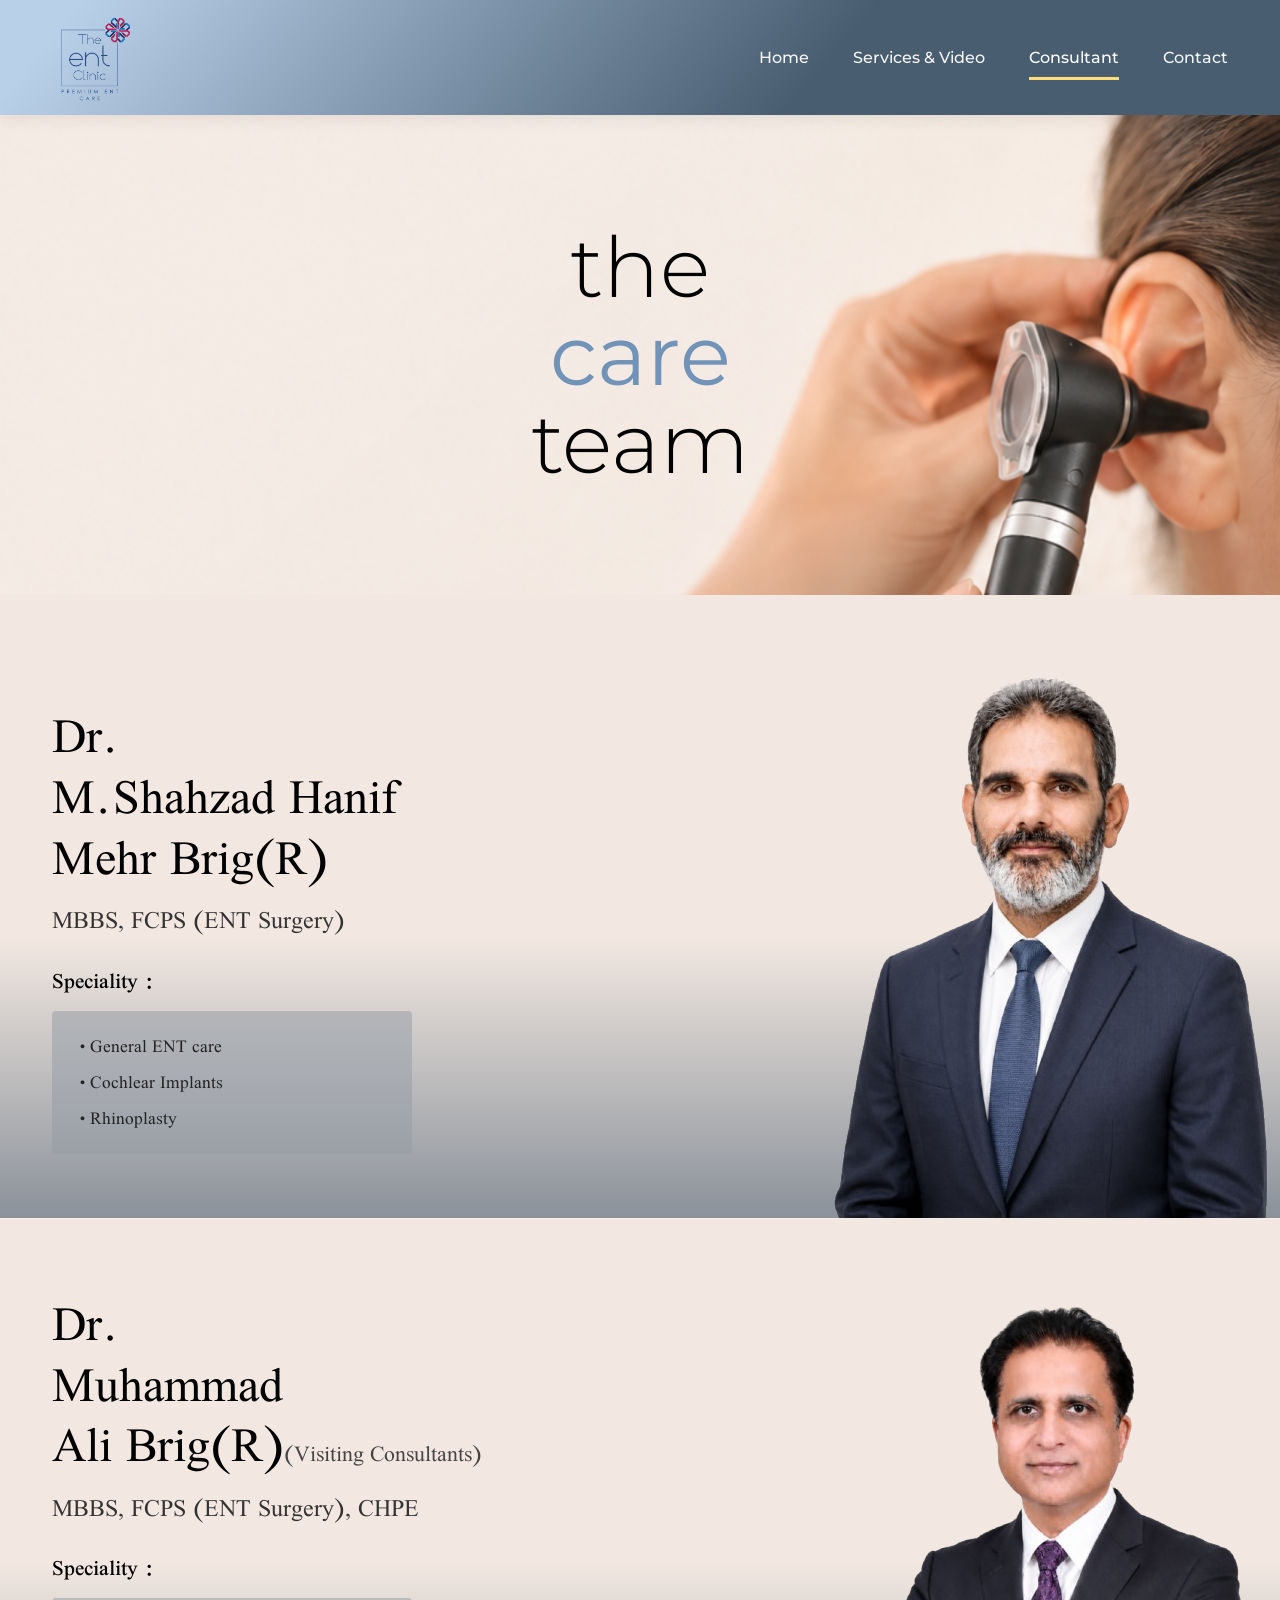
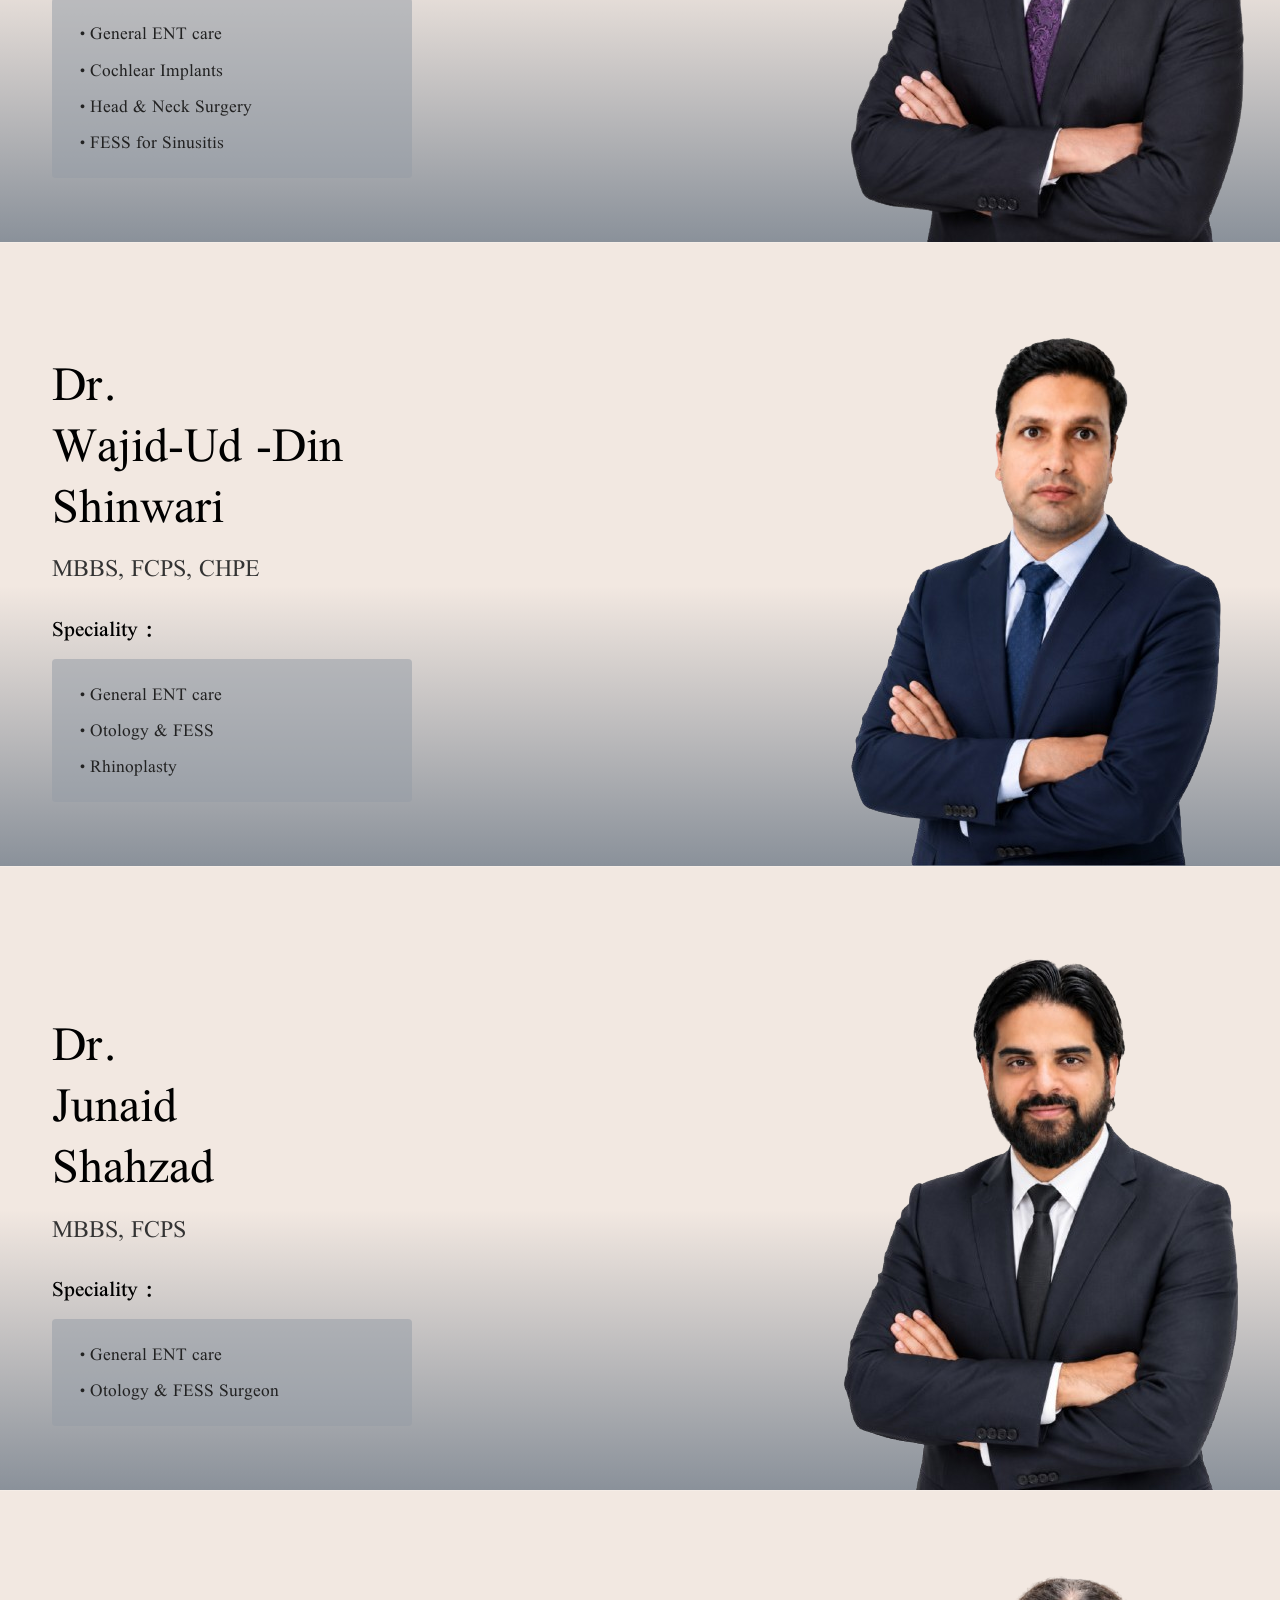
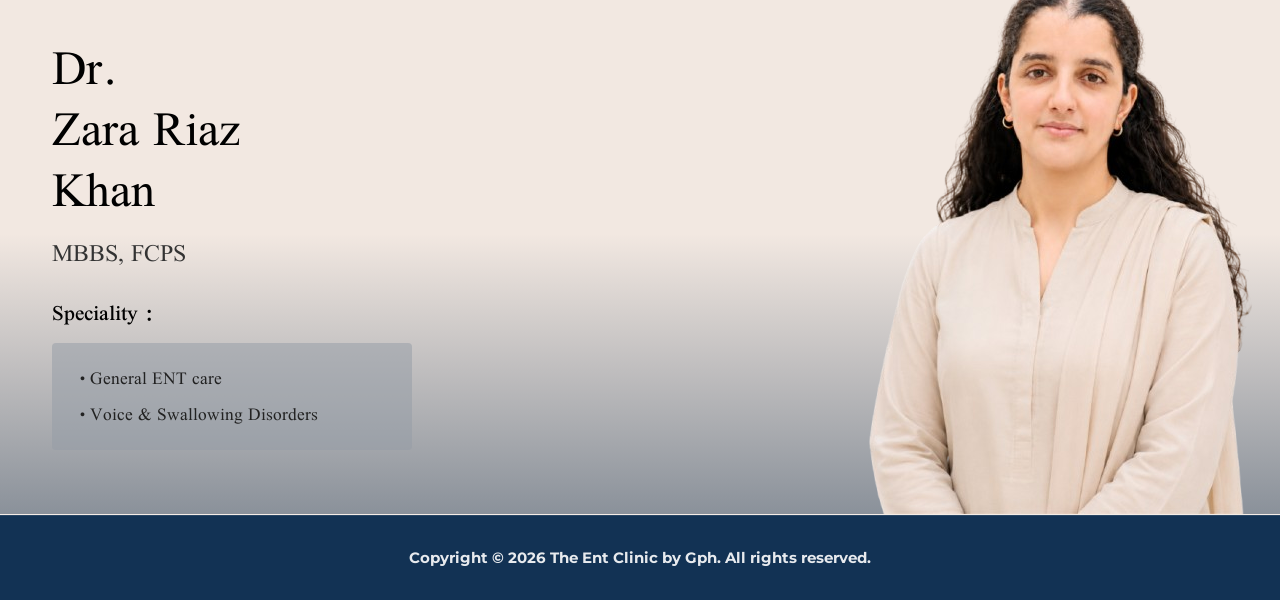
==== commit 108b278e: "set header layout" ====
--- a/consultant.html
+++ b/consultant.html
@@ -65,18 +65,16 @@
         <div data-elementor-type="wp-page" data-elementor-id="378" class="elementor elementor-378">
             
             <!-- Hero Banner: the care team (Screenshot 1 Exact Match) -->
-            <section class="elementor-section elementor-top-section elementor-element elementor-element-037722b elementor-section-boxed" style="background-color: #F4EBE3; background-image: url('assets/images/Team-Care-bg-Image.png'); background-position: right center; background-repeat: no-repeat; background-size: cover; padding-top: 4.5rem; padding-bottom: 4.5rem; min-height: 480px; display: flex; align-items: center;">
-               <div class="elementor-invisible animated fadeInDown" 
-     data-settings='{"animation":"fadeInDown"}'
-     style="text-align: center;">
-    
-    <h1 style="font-family: 'Montserrat', sans-serif; font-size: 5.25rem; font-weight: 300; line-height: 1.05; color: #000000; text-transform: lowercase; margin: 0;">
-        the<br>
-        <span style="color: #7193B8; font-weight: 400;">care</span><br>
-        team
-    </h1>
-
-</div>
+            <section class="elementor-section elementor-top-section elementor-element elementor-element-037722b elementor-section-boxed" style="background-color: #F4EBE3; background-image: url('assets/images/Team-Care-bg-Image.png'); background-position: center center; background-repeat: no-repeat; background-size: cover; padding-top: 5rem; padding-bottom: 5rem; min-height: 480px; display: flex; align-items: center; justify-content: center;">
+                <div class="container text-center" style="display: flex; justify-content: center; align-items: center;">
+                    <div class="elementor-invisible animated fadeInDown text-center" data-settings='{"animation":"fadeInDown"}' style="width: 100%;">
+                        <h1 style="font-family: 'Montserrat', sans-serif; font-size: 5.25rem; font-weight: 300; line-height: 1.05; color: #000000; text-transform: lowercase; margin: 0 auto; text-align: center;">
+                            the<br>
+                            <span style="color: #7193B8; font-weight: 400;">care</span><br>
+                            team
+                        </h1>
+                    </div>
+                </div>
             </section>
 
             <!-- Doctor 1: Dr. M.Shahzad Hanif Mehr Brig(R) (Screenshot 2 Exact Match) -->
--- a/css/style.css
+++ b/css/style.css
@@ -16,14 +16,14 @@
   --bg-light: #f8fafc;
   --bg-white: #ffffff;
   --bg-alt: #f1f5f9;
-  --border-color: #e2e8f0;
+  --border-color: #d0d7de;
   
   /* Accent Colors & Gradients */
   --yellow-gold-light: #FFDC7A;
   --yellow-gold-dark: #EBB637;
   --yellow-gradient: linear-gradient(135deg, #FFDC7A 0%, #EBB637 100%);
   --blue-card-gradient: linear-gradient(135deg, #465F78 0%, #123254 100%);
-  --accent-btn-gradient: linear-gradient(135deg, #3a5068 0%, #123254 100%);
+  --accent-btn-gradient: linear-gradient(135deg, #7193b8 0%, #485d70 100%);
   --slate-translucent: rgba(70, 95, 120, 0.92);
 
   /* Container & Grid Limits */
@@ -100,10 +100,6 @@
 p {
   margin-bottom: 1rem;
 }
-.hero-title {
-    font-size: 20px !important;
-   
-}
 
 p:last-child {
   margin-bottom: 0;
@@ -128,7 +124,7 @@
 .text-right { text-align: right; }
 
 /* --------------------------------------------------------------------------
-   3. Entrance Keyframe Animations (100% Exact Elementor / Animate.css Specs)
+   3. Entrance Keyframe Animations (100% Exact Elementor Specs - Smooth & Clean)
    -------------------------------------------------------------------------- */
 .elementor-invisible {
   opacity: 0;
@@ -136,15 +132,15 @@
 }
 
 .animated {
-  animation-duration: 1.25s;
+  animation-duration: 1.2s;
   animation-fill-mode: both;
-  animation-timing-function: ease;
+  animation-timing-function: cubic-bezier(0.25, 1, 0.5, 1);
 }
 
 .animated-slow {
-  animation-duration: 1.8s;
+  animation-duration: 1.6s;
   animation-fill-mode: both;
-  animation-timing-function: ease;
+  animation-timing-function: cubic-bezier(0.25, 1, 0.5, 1);
 }
 
 .elementor-animated,
@@ -153,45 +149,11 @@
   visibility: visible !important;
 }
 
-/* Scroll Zoom-In Animation for Images & Doctor Lead Cards */
-.doctor-lead-img img,
-.collaboration-img img,
-.hero-image img,
-.doctor-img-col img {
-  transition: transform 0.85s cubic-bezier(0.25, 1, 0.5, 1), opacity 0.85s cubic-bezier(0.25, 1, 0.5, 1);
-  will-change: transform, opacity;
-}
-
-.elementor-invisible .doctor-lead-img img,
-.elementor-invisible .collaboration-img img,
-.elementor-invisible .hero-image img,
-.elementor-invisible .doctor-img-col img {
-  transform: scale(0.85);
-  opacity: 0;
-}
-
-.elementor-animated .doctor-lead-img img,
-.elementor-animated .collaboration-img img,
-.elementor-animated .hero-image img,
-.elementor-animated .doctor-img-col img,
-.is-animated .doctor-lead-img img,
-.is-animated .collaboration-img img,
-.is-animated .hero-image img,
-.is-animated .doctor-img-col img {
-  transform: scale(1);
-  opacity: 1;
-}
-
-.doctor-lead-img img:hover,
-.collaboration-img img:hover {
-  transform: scale(1.03);
-}
-
-/* 100% Exact Original Elementor fadeInDown Keyframe */
+/* Exact Original Elementor fadeInDown Keyframe */
 @keyframes fadeInDown {
   0% {
     opacity: 0;
-    transform: translate3d(0, -100%, 0);
+    transform: translate3d(0, -50px, 0);
   }
   100% {
     opacity: 1;
@@ -204,11 +166,11 @@
   animation-name: fadeInDown;
 }
 
-/* 100% Exact Original Elementor fadeInUp Keyframe */
+/* Exact Original Elementor fadeInUp Keyframe */
 @keyframes fadeInUp {
   0% {
     opacity: 0;
-    transform: translate3d(0, 100%, 0);
+    transform: translate3d(0, 50px, 0);
   }
   100% {
     opacity: 1;
@@ -221,11 +183,11 @@
   animation-name: fadeInUp;
 }
 
-/* 100% Exact Original Elementor fadeInLeft Keyframe */
+/* Exact Original Elementor fadeInLeft Keyframe */
 @keyframes fadeInLeft {
   0% {
     opacity: 0;
-    transform: translate3d(-100%, 0, 0);
+    transform: translate3d(-50px, 0, 0);
   }
   100% {
     opacity: 1;
@@ -238,11 +200,11 @@
   animation-name: fadeInLeft;
 }
 
-/* 100% Exact Original Elementor fadeInRight Keyframe */
+/* Exact Original Elementor fadeInRight Keyframe */
 @keyframes fadeInRight {
   0% {
     opacity: 0;
-    transform: translate3d(100%, 0, 0);
+    transform: translate3d(50px, 0, 0);
   }
   100% {
     opacity: 1;
@@ -255,7 +217,7 @@
   animation-name: fadeInRight;
 }
 
-/* 100% Exact Original Elementor slideInRight Keyframe */
+/* Exact Original Elementor slideInRight Keyframe */
 @keyframes slideInRight {
   0% {
     transform: translate3d(100%, 0, 0);
@@ -271,7 +233,7 @@
   animation-name: slideInRight;
 }
 
-/* 100% Exact Original Elementor slideInUp Keyframe */
+/* Exact Original Elementor slideInUp Keyframe */
 @keyframes slideInUp {
   0% {
     transform: translate3d(0, 100%, 0);
@@ -286,3 +248,61 @@
 .slideInUp.is-animated {
   animation-name: slideInUp;
 }
+
+/* --------------------------------------------------------------------------
+   4. Rounded Pill Form Field Styles (Matching Contact Page Screenshot)
+   -------------------------------------------------------------------------- */
+.pill-input {
+  border-radius: 30px !important;
+  border: 1.5px solid #d0d7de !important;
+  padding: 0.85rem 1.4rem !important;
+  font-family: var(--font-body) !important;
+  font-size: 0.95rem !important;
+  color: #485d70 !important;
+  background-color: #ffffff !important;
+  width: 100% !important;
+  box-shadow: none !important;
+  transition: border-color var(--transition-fast), box-shadow var(--transition-fast) !important;
+}
+
+.pill-input:focus {
+  border-color: #7193b8 !important;
+  box-shadow: 0 0 0 3px rgba(113, 147, 184, 0.2) !important;
+  outline: none !important;
+}
+
+.input-icon-wrapper {
+  position: relative;
+  width: 100%;
+}
+
+.input-icon-wrapper .input-icon {
+  position: absolute;
+  right: 1.2rem;
+  top: 50%;
+  transform: translateY(-50%);
+  width: 18px;
+  height: 18px;
+  pointer-events: none;
+  opacity: 0.55;
+}
+
+.pill-btn-gradient {
+  background-image: linear-gradient(126deg, #7193b8 0%, #485d70 100%) !important;
+  border-radius: 30px !important;
+  color: #ffffff !important;
+  font-family: var(--font-heading) !important;
+  font-weight: 700 !important;
+  font-size: 0.95rem !important;
+  letter-spacing: 1px !important;
+  padding: 0.9rem 3rem !important;
+  border: none !important;
+  cursor: pointer !important;
+  box-shadow: 0 4px 15px rgba(72, 93, 112, 0.25) !important;
+  transition: all var(--transition-normal) !important;
+}
+
+.pill-btn-gradient:hover {
+  transform: translateY(-2px) !important;
+  box-shadow: 0 6px 20px rgba(72, 93, 112, 0.35) !important;
+}
--- a/css/responsive.css
+++ b/css/responsive.css
@@ -299,6 +299,12 @@
     font-size: 0.8rem !important;
   }
 
+  /* Contact Page Form Grid Collapse Mobile */
+  #contactPageForm div[style*="grid-template-columns"] {
+    grid-template-columns: 1fr !important;
+    gap: 1rem !important;
+  }
+
   /* Section Padding Mobile */
   .elementor-section {
     padding-top: 2rem !important;
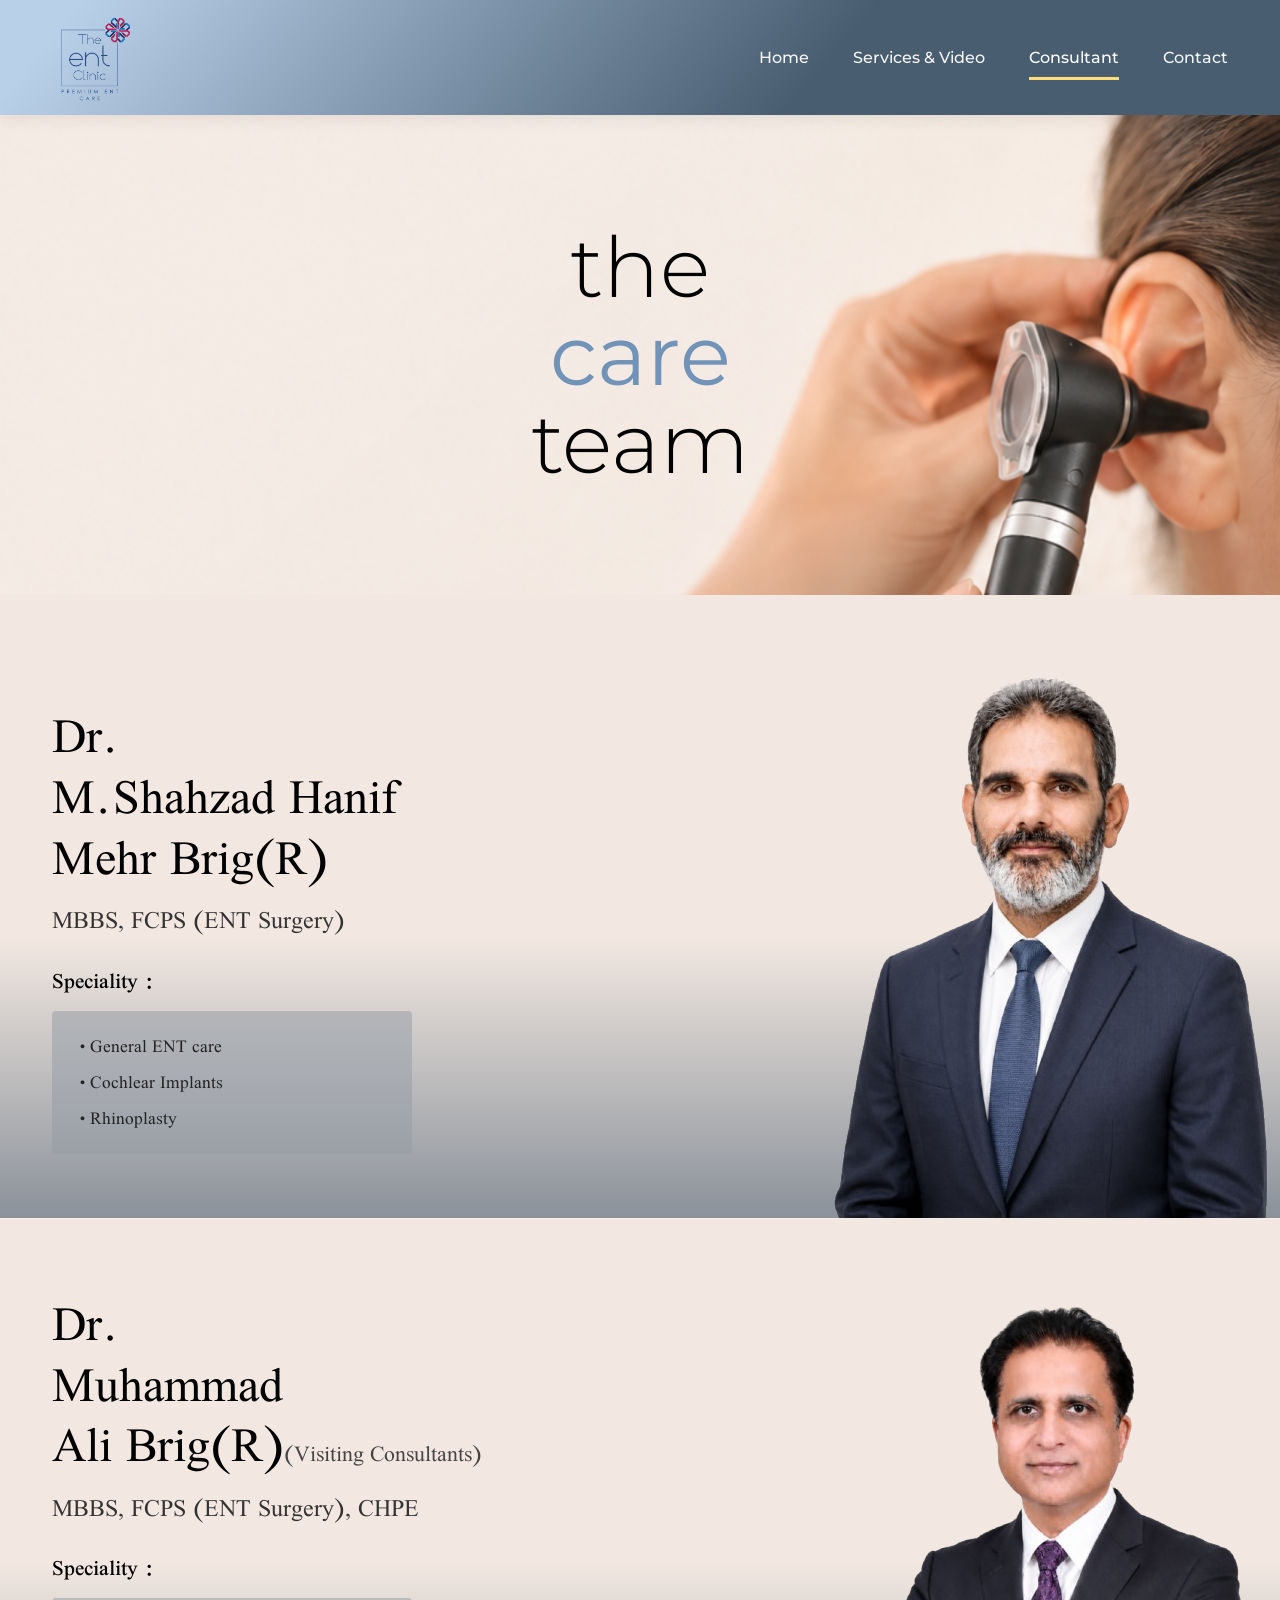
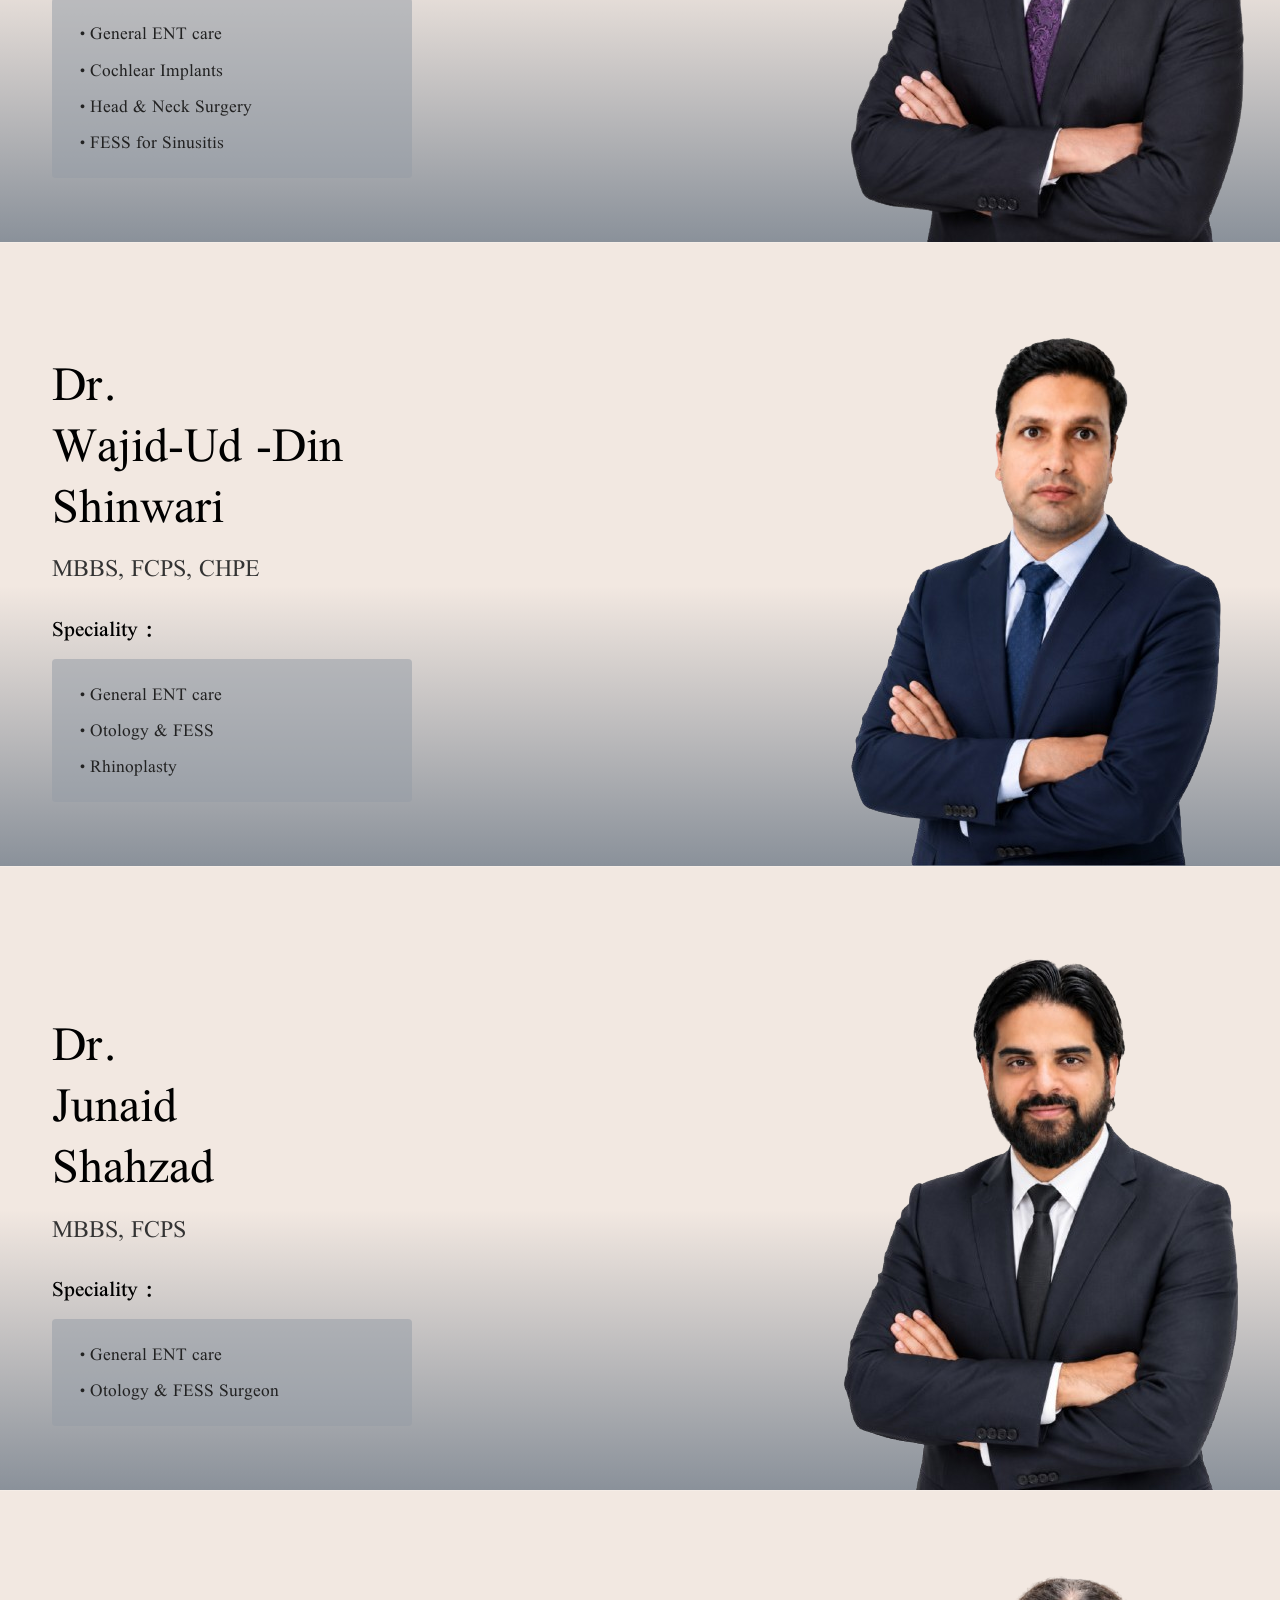
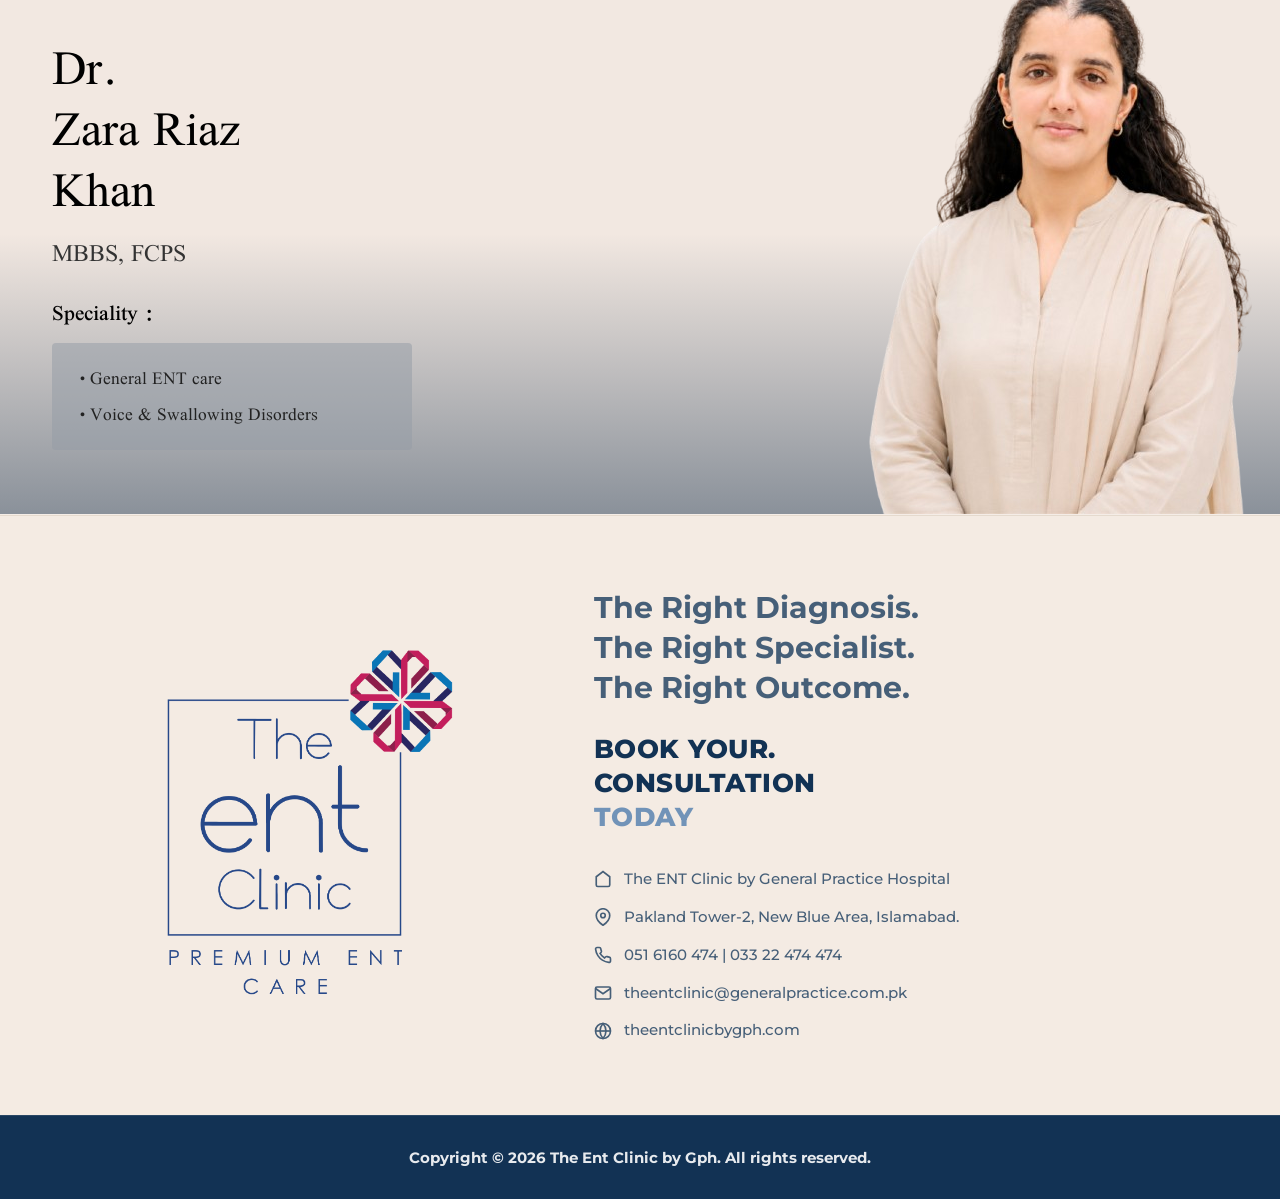
==== commit 5cd1b246: "consultant apge updated" ====
--- a/consultant.html
+++ b/consultant.html
@@ -241,6 +241,61 @@
                 </div>
             </section>
 
+            <!-- Bottom Section: Consultation Today Banner (Screenshot 2 Exact Match) -->
+            <section class="elementor-section elementor-top-section elementor-element" style="background-color: #F4EBE3; padding-top: 4.5rem; padding-bottom: 4.5rem; border-top: 1px solid #e5dace;">
+                <div class="container">
+                    <div class="grid-2-col" style="display: grid; grid-template-columns: 42% 58%; gap: 3rem; align-items: center;">
+                        
+                        <!-- Left Column: Large Brand Logo -->
+                        <div class="elementor-invisible animated fadeInLeft text-center" data-settings='{"animation":"fadeInLeft"}' style="display: flex; justify-content: center; align-items: center; padding: 1.5rem;">
+                            <img src="assets/images/TheEntLogo.png" alt="The ENT Clinic Premium Care" style="max-width: 340px; width: 100%; height: auto;">
+                        </div>
+
+                        <!-- Right Column: Consultation Booking & Contact Bullet Info -->
+                        <div class="elementor-invisible animated fadeInRight" data-settings='{"animation":"fadeInRight"}'>
+                            <div style="margin-bottom: 2rem;">
+                                <h2 style="font-family: 'Montserrat', sans-serif; font-size: 1.85rem; font-weight: 700; color: #465F78; line-height: 1.35; margin-bottom: 1.5rem;">
+                                    The Right Diagnosis.<br>
+                                    The Right Specialist.<br>
+                                    The Right Outcome.
+                                </h2>
+
+                                <h3 style="font-family: 'Montserrat', sans-serif; font-size: 1.65rem; font-weight: 800; color: #123254; line-height: 1.3; margin-bottom: 1.5rem; text-transform: uppercase; letter-spacing: 0.5px;">
+                                    BOOK YOUR.<br>
+                                    CONSULTATION<br>
+                                    <span style="color: #7193B8;">TODAY</span>
+                                </h3>
+                            </div>
+
+                            <!-- 5 Contact Bullet Lines -->
+                            <div style="display: flex; flex-direction: column; gap: 0.85rem; font-family: 'Montserrat', sans-serif; font-size: 0.95rem; color: #465F78; font-weight: 500;">
+                                <div style="display: flex; align-items: center; gap: 0.75rem;">
+                                    <svg width="18" height="18" viewBox="0 0 24 24" fill="none" stroke="#465F78" stroke-width="2.2"><path d="M3 9l9-7 9 7v11a2 2 0 0 1-2 2H5a2 2 0 0 1-2-2z"></path></svg>
+                                    <span>The ENT Clinic by General Practice Hospital</span>
+                                </div>
+                                <div style="display: flex; align-items: center; gap: 0.75rem;">
+                                    <svg width="18" height="18" viewBox="0 0 24 24" fill="none" stroke="#465F78" stroke-width="2.2"><path d="M21 10c0 7-9 13-9 13s-9-6-9-13a9 9 0 0 1 18 0z"></path><circle cx="12" cy="10" r="3"></circle></svg>
+                                    <span>Pakland Tower-2, New Blue Area, Islamabad.</span>
+                                </div>
+                                <div style="display: flex; align-items: center; gap: 0.75rem;">
+                                    <svg width="18" height="18" viewBox="0 0 24 24" fill="none" stroke="#465F78" stroke-width="2.2"><path d="M22 16.92v3a2 2 0 0 1-2.18 2 19.79 19.79 0 0 1-8.63-3.07 19.5 19.5 0 0 1-6-6 19.79 19.79 0 0 1-3.07-8.67A2 2 0 0 1 4.11 2h3a2 2 0 0 1 2 1.72 12.84 12.84 0 0 0 .7 2.81 2 2 0 0 1-.45 2.11L8.09 9.91a16 16 0 0 0 6 6l1.27-1.27a2 2 0 0 1 2.11-.45 12.84 12.84 0 0 0 2.81.7A2 2 0 0 1 22 16.92z"></path></svg>
+                                    <span>051 6160 474 | 033 22 474 474</span>
+                                </div>
+                                <div style="display: flex; align-items: center; gap: 0.75rem;">
+                                    <svg width="18" height="18" viewBox="0 0 24 24" fill="none" stroke="#465F78" stroke-width="2.2"><path d="M4 4h16c1.1 0 2 .9 2 2v12c0 1.1-.9 2-2 2H4c-1.1 0-2-.9-2-2V6c0-1.1.9-2 2-2z"></path><polyline points="22,6 12,13 2,6"></polyline></svg>
+                                    <span>theentclinic@generalpractice.com.pk</span>
+                                </div>
+                                <div style="display: flex; align-items: center; gap: 0.75rem;">
+                                    <svg width="18" height="18" viewBox="0 0 24 24" fill="none" stroke="#465F78" stroke-width="2.2"><circle cx="12" cy="12" r="10"></circle><line x1="2" y1="12" x2="22" y2="12"></line><path d="M12 2a15.3 15.3 0 0 1 4 10 15.3 15.3 0 0 1-4 10 15.3 15.3 0 0 1-4-10 15.3 15.3 0 0 1 4-10z"></path></svg>
+                                    <span>theentclinicbygph.com</span>
+                                </div>
+                            </div>
+                        </div>
+
+                    </div>
+                </div>
+            </section>
+
         </div>
     </main>
 
--- a/css/components.css
+++ b/css/components.css
@@ -167,17 +167,18 @@
   position: fixed;
   top: 0;
   right: -100%;
-  width: 280px;
-  max-width: 80vw;
+  width: 290px;
+  max-width: 85vw;
   height: 100vh;
-  background-color: #5A6F83;
-  z-index: 999;
-  padding: 6rem 2rem 2rem;
+  background-color: #485D70;
+  z-index: 1001;
+  padding: 4.5rem 1.75rem 2rem;
   display: flex;
   flex-direction: column;
-  gap: 1.5rem;
+  gap: 1.25rem;
   box-shadow: -5px 0 25px rgba(0, 0, 0, 0.4);
   transition: right var(--transition-normal);
+  overflow-y: auto;
 }
 
 .mobile-nav-drawer.is-open {
@@ -187,7 +188,8 @@
 .mobile-nav-drawer .nav-link {
   font-size: 1.15rem;
   border-bottom: 1px solid rgba(255, 255, 255, 0.15);
-  padding-bottom: 0.85rem;
+  padding-bottom: 0.75rem;
+  display: block;
 }
 
 .nav-overlay {
